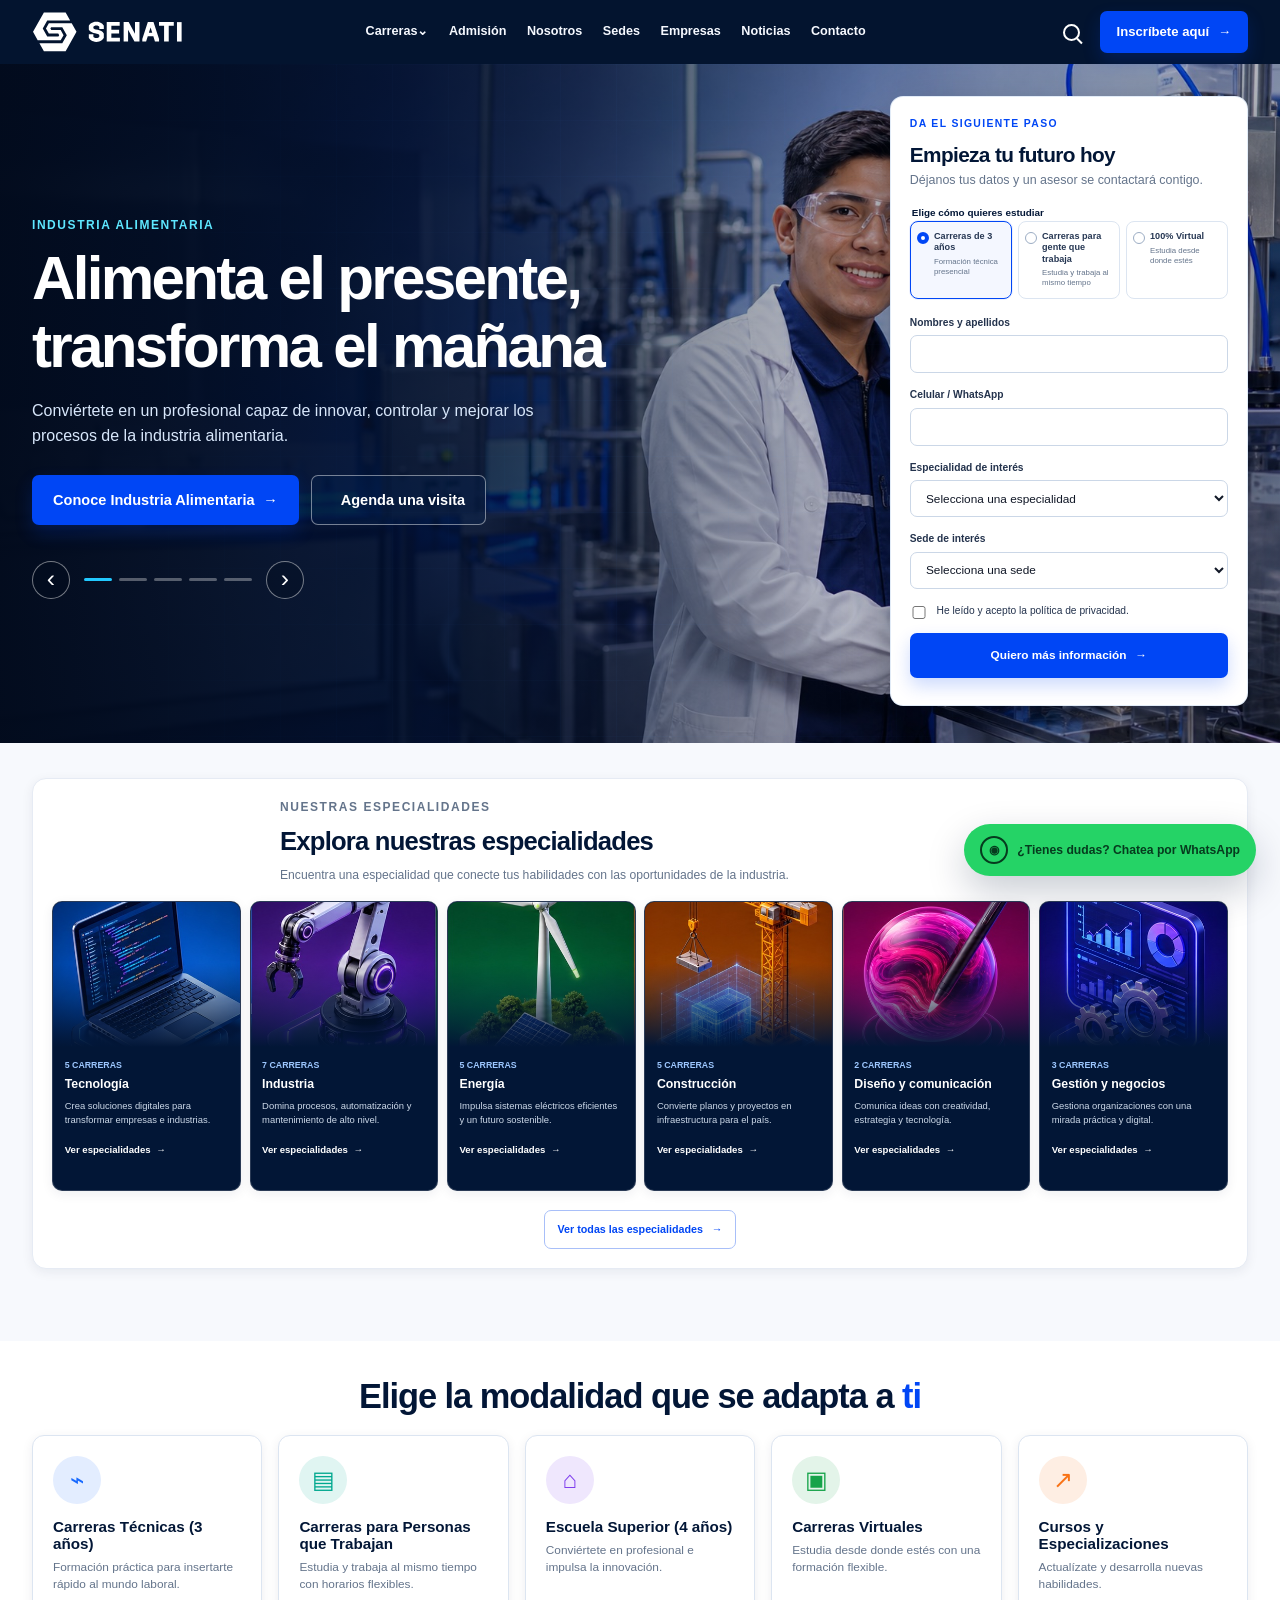
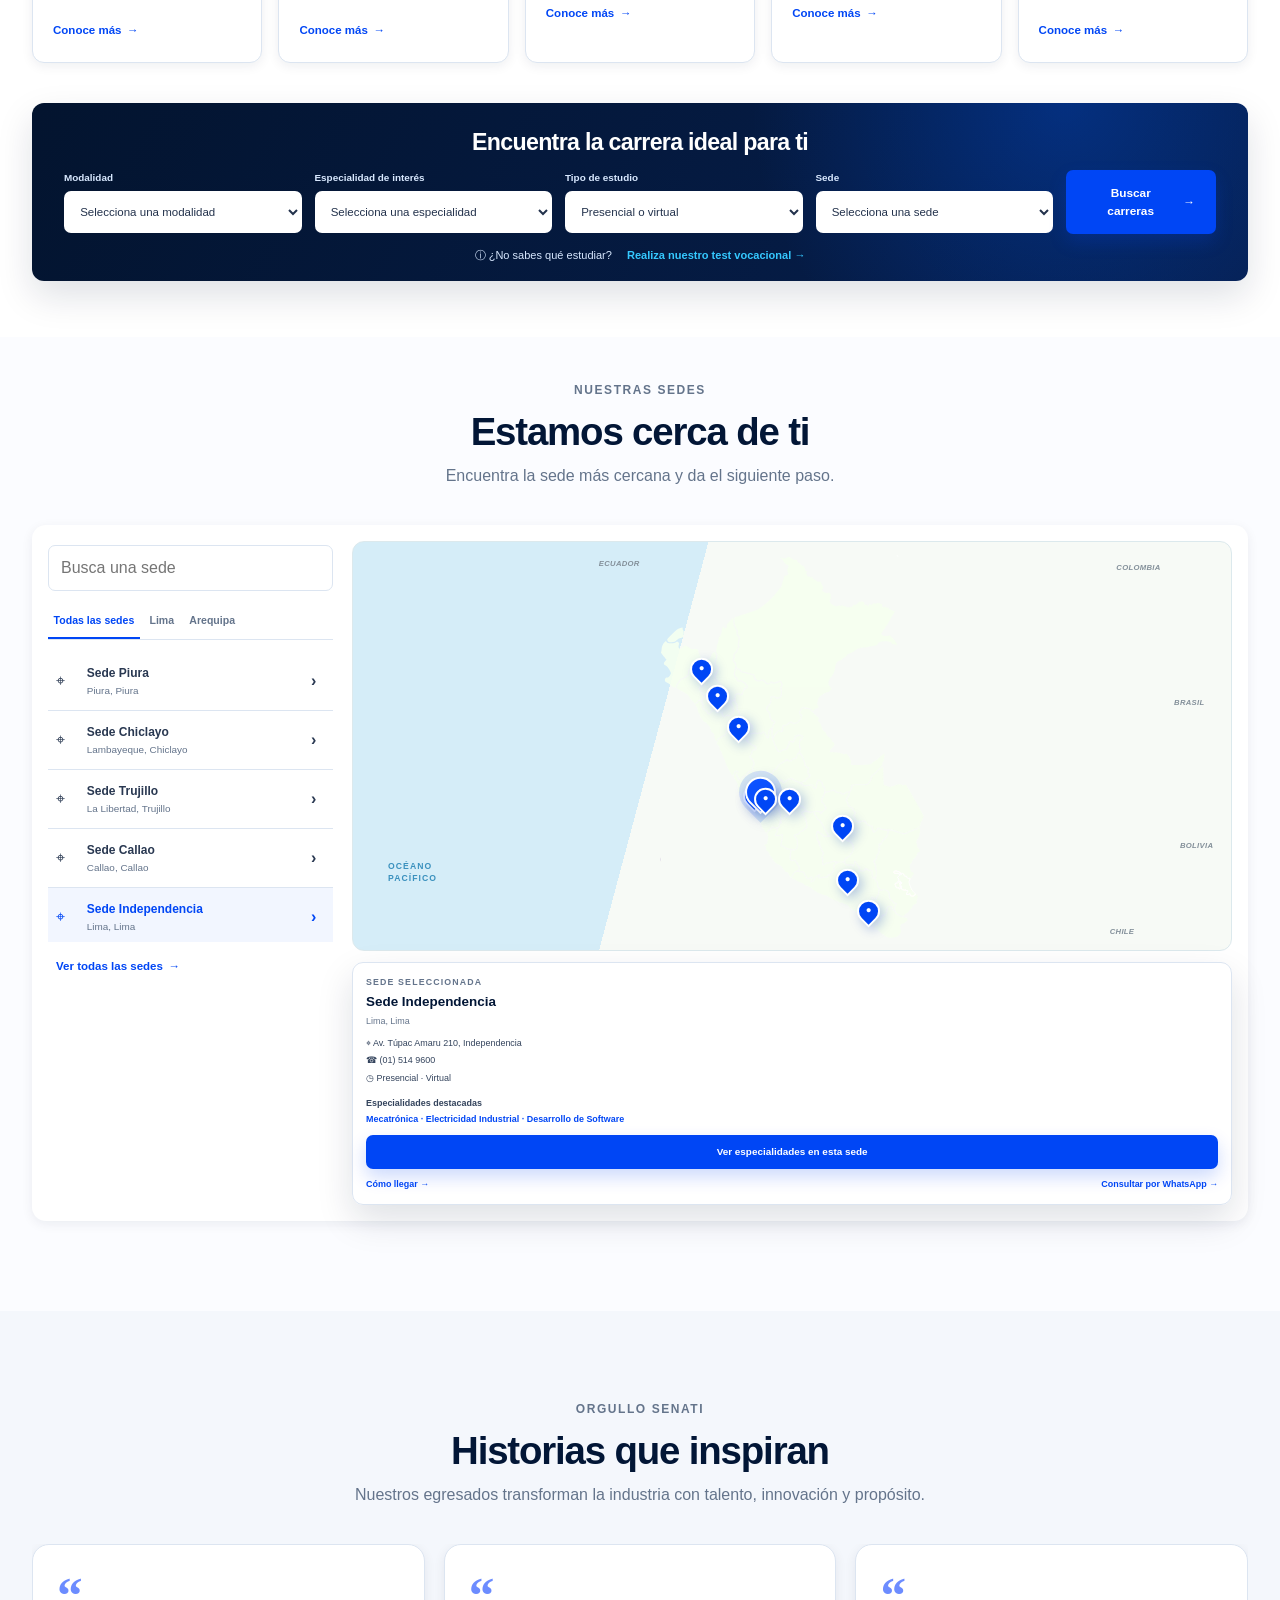
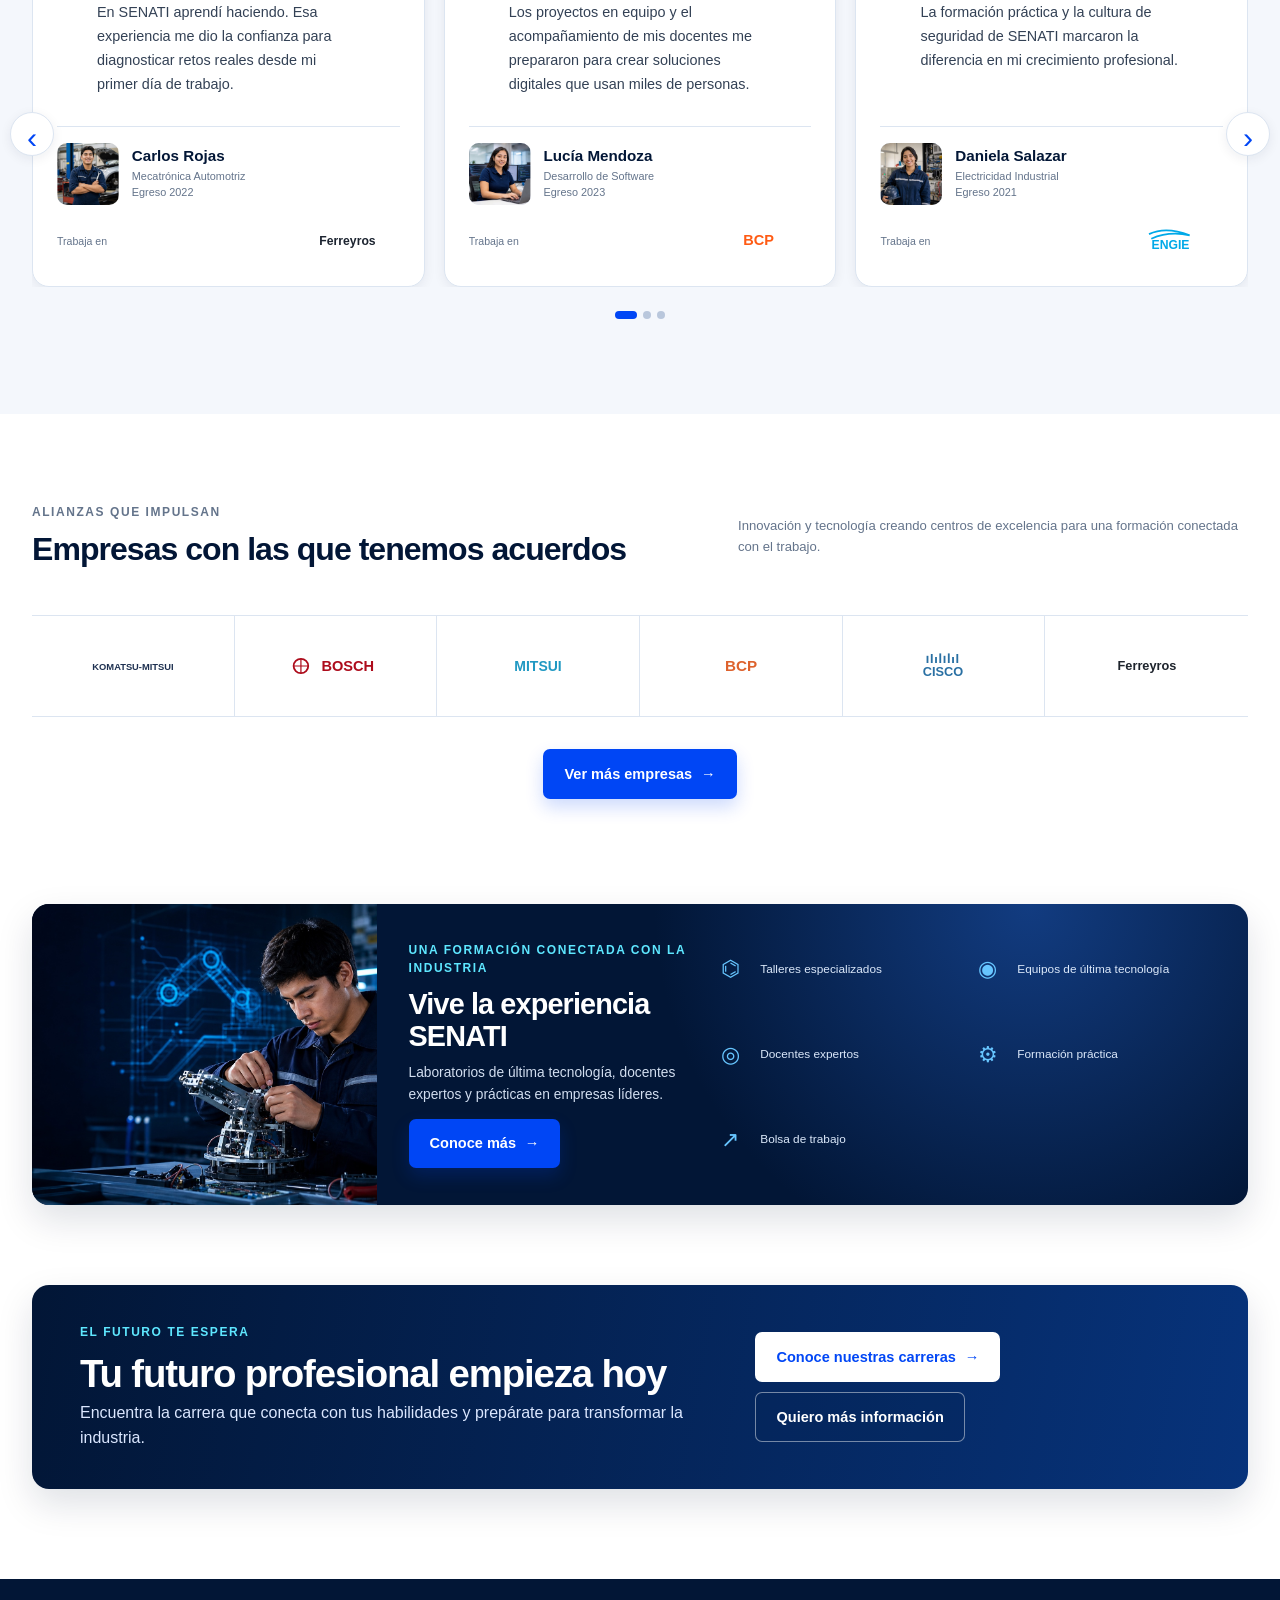
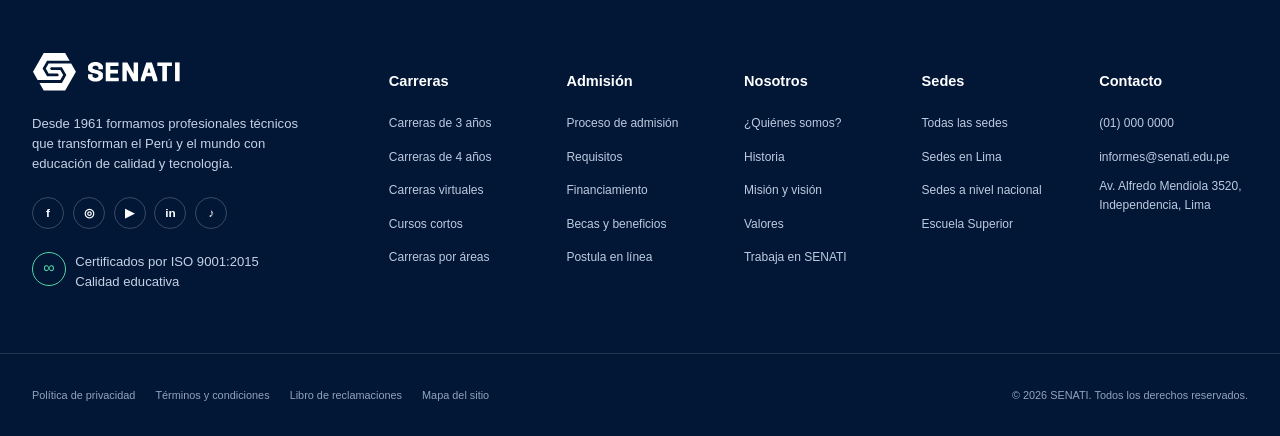
==== index.html @ 5abef68e "xx" ====
<!doctype html>
<html lang="es-PE">
<head>
  <meta charset="utf-8">
  <meta name="viewport" content="width=device-width, initial-scale=1">
  <meta name="description" content="SENATI: formación profesional tecnológica para transformar el Perú y el mundo.">
  <meta name="theme-color" content="#021636">
  <title>SENATI | Formación profesional tecnológica</title>
  <link rel="icon" href="assets/logo/favicon.svg" type="image/svg+xml">
  <link rel="stylesheet" href="css/styles.css">
  <link rel="stylesheet" href="css/responsive.css">
</head>
<body class="page page--home" data-page="home">
  <a class="skip-link" href="#contenido-principal">Saltar al contenido principal</a>

  <div class="utility-bar" aria-label="Accesos rápidos">
    <div class="container utility-bar__inner">
      <nav class="utility-nav" aria-label="Públicos y servicios">
        <a href="#postulantes">Postulantes</a>
        <a href="#empresas">Empresas</a>
        <a href="#colegios">Colegios y educadores</a>
        <a href="#alumnos">Alumnos</a>
        <a href="#egresados">Egresados</a>
        <a href="#bolsa-trabajo">Bolsa de trabajo</a>
        <a href="#tech-senati">Tech SENATI</a>
        <a href="#centro-idiomas">Centro de idiomas</a>
        <a href="#cursos">Cursos</a>
        <a href="#trabaja-senati">Trabaja en SENATI</a>
      </nav>
      <a class="utility-bar__phone" href="tel:+51000000000" aria-label="Central telefónica de demostración">(01) 000 0000</a>
    </div>
  </div>

  <header class="site-header" id="site-header">
    <div class="container site-header__inner">
      <a class="brand" href="index.html" aria-label="SENATI, ir al inicio">
        <img src="assets/logo/senati-logo-white.svg" alt="SENATI" width="142" height="38">
      </a>

      <nav class="primary-nav" aria-label="Navegación principal">
        <button class="primary-nav__link primary-nav__link--careers" type="button" aria-expanded="false" aria-controls="careers-megamenu" data-megamenu-trigger>
          Carreras <span aria-hidden="true">⌄</span>
        </button>
        <a class="primary-nav__link" href="#admision">Admisión</a>
        <a class="primary-nav__link" href="#nosotros">Nosotros</a>
        <a class="primary-nav__link" href="#sedes">Sedes</a>
        <a class="primary-nav__link" href="#empresas">Empresas</a>
        <a class="primary-nav__link" href="#noticias">Noticias</a>
        <a class="primary-nav__link" href="#contacto">Contacto</a>
      </nav>

      <div class="site-header__actions">
        <button class="icon-button search-toggle" type="button" aria-expanded="false" aria-controls="site-search" aria-label="Abrir buscador" data-search-toggle>
          <span class="icon icon--search" aria-hidden="true"></span>
        </button>
        <a class="button button--primary button--compact header-enroll" href="#formulario-informacion">Inscríbete aquí <span aria-hidden="true">→</span></a>
        <button class="icon-button menu-toggle" type="button" aria-expanded="false" aria-controls="mobile-drawer" aria-label="Abrir menú" data-menu-toggle>
          <span class="menu-toggle__lines" aria-hidden="true"></span>
        </button>
      </div>
    </div>

    <form class="site-search" id="site-search" role="search" hidden>
      <div class="container site-search__inner">
        <label class="sr-only" for="site-search-input">Buscar en SENATI</label>
        <input id="site-search-input" name="q" type="search" placeholder="¿Qué quieres buscar?" autocomplete="off">
        <button class="button button--primary" type="submit">Buscar</button>
        <button class="icon-button" type="button" aria-label="Cerrar buscador" data-search-close>×</button>
      </div>
    </form>

    <section class="mega-menu" id="careers-megamenu" aria-label="Carreras por familias" hidden data-megamenu>
      <div class="container mega-menu__layout">
        <div class="mega-menu__families">
          <section class="mega-menu__family mega-menu__family--technology">
            <h2><span class="category-mark" aria-hidden="true"></span>Tecnología</h2>
            <ul>
              <li><a href="carreras.html?area=Tecnologia">Desarrollo de Software</a></li>
              <li><a href="carreras.html?area=Tecnologia">Ciberseguridad</a></li>
              <li><a href="carreras.html?area=Tecnologia">Inteligencia Artificial</a></li>
              <li><a href="carreras.html?area=Tecnologia">Redes y Comunicaciones</a></li>
              <li><a href="carreras.html?area=Tecnologia">Soporte y Servicios TI</a></li>
            </ul>
          </section>
          <section class="mega-menu__family mega-menu__family--industry">
            <h2><span class="category-mark" aria-hidden="true"></span>Industria</h2>
            <ul>
              <li><a href="detalle-carrera.html?id=mecatronica-automotriz">Mecatrónica Automotriz</a></li>
              <li><a href="carreras.html?area=Industria">Automatización Industrial</a></li>
              <li><a href="carreras.html?area=Industria">Mantenimiento Industrial</a></li>
              <li><a href="carreras.html?area=Industria">Producción Industrial</a></li>
              <li><a href="carreras.html?area=Industria">Logística</a></li>
            </ul>
          </section>
          <section class="mega-menu__family mega-menu__family--energy">
            <h2><span class="category-mark" aria-hidden="true"></span>Energía</h2>
            <ul>
              <li><a href="carreras.html?area=Energia">Electricidad Industrial</a></li>
              <li><a href="carreras.html?area=Energia">Electrónica Industrial</a></li>
              <li><a href="carreras.html?area=Energia">Energías Renovables</a></li>
              <li><a href="carreras.html?area=Energia">Instalaciones Eléctricas</a></li>
              <li><a href="carreras.html?area=Energia">Climatización</a></li>
            </ul>
          </section>
          <section class="mega-menu__family mega-menu__family--construction">
            <h2><span class="category-mark" aria-hidden="true"></span>Construcción</h2>
            <ul>
              <li><a href="carreras.html?area=Construccion">Construcción Civil</a></li>
              <li><a href="carreras.html?area=Construccion">Arquitectura de Plataformas</a></li>
              <li><a href="carreras.html?area=Construccion">Topografía</a></li>
              <li><a href="carreras.html?area=Construccion">Seguridad en Construcción</a></li>
              <li><a href="carreras.html?area=Construccion">Costos y Presupuestos</a></li>
            </ul>
          </section>
          <section class="mega-menu__family mega-menu__family--design">
            <h2><span class="category-mark" aria-hidden="true"></span>Diseño y otros</h2>
            <ul>
              <li><a href="carreras.html?area=Diseno">Diseño Gráfico</a></li>
              <li><a href="carreras.html?area=Diseno">Diseño de Interiores</a></li>
              <li><a href="carreras.html?area=Gestion">Administración de Empresas</a></li>
              <li><a href="carreras.html?area=Gestion">Contabilidad</a></li>
              <li><a href="carreras.html?area=Gestion">Marketing</a></li>
            </ul>
          </section>
        </div>
        <aside class="mega-menu__aside" aria-label="Ayuda para elegir una carrera">
          <p class="eyebrow">¿No sabes qué carrera elegir?</p>
          <h2>Encuentra el camino que conecta con tu talento.</h2>
          <a class="button button--primary" href="carreras.html">Descubre tu carrera ideal</a>
          <a class="button button--secondary" href="#sedes">Ver sedes</a>
          <a class="text-link text-link--whatsapp" href="#whatsapp" data-whatsapp-link>Hablar por WhatsApp <span aria-hidden="true">→</span></a>
        </aside>
      </div>
    </section>

    <aside class="mobile-drawer" id="mobile-drawer" aria-label="Menú móvil" aria-hidden="true" data-mobile-drawer>
      <div class="mobile-drawer__head">
        <a class="brand" href="index.html" aria-label="SENATI, ir al inicio">
          <img src="assets/logo/senati-logo-white.svg" alt="SENATI" width="128" height="34">
        </a>
        <button class="icon-button" type="button" aria-label="Cerrar menú" data-menu-close>×</button>
      </div>
      <nav class="mobile-nav" aria-label="Navegación móvil">
        <div class="mobile-nav__accordion" data-accordion>
          <button type="button" aria-expanded="false" aria-controls="mobile-careers" data-accordion-trigger>Carreras <span aria-hidden="true">+</span></button>
          <div id="mobile-careers" class="mobile-nav__panel" hidden>
            <a href="carreras.html?area=Tecnologia">Tecnología</a>
            <a href="carreras.html?area=Industria">Industria</a>
            <a href="carreras.html?area=Energia">Energía</a>
            <a href="carreras.html?area=Construccion">Construcción</a>
            <a href="carreras.html?area=Diseno">Diseño y otros</a>
            <a href="carreras.html">Ver todas las carreras</a>
          </div>
        </div>
        <a href="#admision">Admisión</a>
        <a href="#nosotros">Nosotros</a>
        <a href="#sedes">Sedes</a>
        <a href="#empresas">Empresas</a>
        <a href="#noticias">Noticias</a>
        <a href="#contacto">Contacto</a>
      </nav>
      <a class="button button--primary button--full" href="#formulario-informacion">Inscríbete aquí</a>
    </aside>
    <button class="drawer-backdrop" type="button" aria-label="Cerrar menú" hidden data-drawer-backdrop></button>
  </header>

  <main id="contenido-principal">
    <section class="hero hero--carousel" aria-labelledby="hero-title" data-hero-carousel>
      <div class="hero__stage" data-hero-slides aria-live="off">
        <figure class="hero__slide is-active"><img src="assets/images/hero-industria-alimentaria.jpg" alt="Estudiante de Industria Alimentaria en un laboratorio tecnológico de SENATI" width="1536" height="864" fetchpriority="high"></figure>
      </div>
      <div class="hero__glow" aria-hidden="true"></div>
      <div class="container hero__layout">
        <div class="hero__content" aria-live="polite">
          <p class="eyebrow eyebrow--light" data-hero-eyebrow>Industria Alimentaria</p>
          <h1 id="hero-title" data-hero-title>Alimenta el presente, transforma el mañana</h1>
          <p class="hero__lead" data-hero-description>Conviértete en un profesional capaz de innovar, controlar y mejorar los procesos de la industria alimentaria.</p>
          <div class="hero__actions">
            <a class="button button--primary" href="detalle-carrera.html?id=industria-alimentaria" data-hero-cta>Conoce Industria Alimentaria <span aria-hidden="true">→</span></a>
            <a class="button button--ghost" href="#agenda-visita"><span class="icon icon--calendar" aria-hidden="true"></span>Agenda una visita</a>
          </div>
          <div class="hero-carousel__navigation" aria-label="Controles del carrusel principal">
            <button class="hero-carousel__arrow" type="button" aria-label="Slide anterior" data-hero-previous>‹</button>
            <div class="hero-carousel__dots" role="tablist" aria-label="Seleccionar carrera destacada" data-hero-dots></div>
            <button class="hero-carousel__arrow" type="button" aria-label="Slide siguiente" data-hero-next>›</button>
          </div>
        </div>

        <aside class="lead-card" id="formulario-informacion" aria-labelledby="lead-form-title">
          <div class="lead-card__header">
            <p class="eyebrow">Da el siguiente paso</p>
            <h2 id="lead-form-title">Empieza tu futuro hoy</h2>
            <p>Déjanos tus datos y un asesor se contactará contigo.</p>
          </div>
          <form class="form form--lead" id="lead-form" novalidate data-lead-form>
            <fieldset class="lead-paths">
              <legend>Elige cómo quieres estudiar</legend>
              <label class="lead-path">
                <input type="radio" name="program" value="Carrera de 3 años" required checked aria-describedby="lead-program-error">
                <span class="lead-path__radio" aria-hidden="true"></span>
                <span><strong>Carreras de 3 años</strong><small>Formación técnica presencial</small></span>
              </label>
              <label class="lead-path">
                <input type="radio" name="program" value="Carreras para gente que trabaja" required aria-describedby="lead-program-error">
                <span class="lead-path__radio" aria-hidden="true"></span>
                <span><strong>Carreras para gente que trabaja</strong><small>Estudia y trabaja al mismo tiempo</small></span>
              </label>
              <label class="lead-path">
                <input type="radio" name="program" value="Carrera virtual" required aria-describedby="lead-program-error">
                <span class="lead-path__radio" aria-hidden="true"></span>
                <span><strong>100% Virtual</strong><small>Estudia desde donde estés</small></span>
              </label>
              <span class="field-error" id="lead-program-error" aria-live="polite"></span>
            </fieldset>
            <div class="form-field">
              <label for="lead-name">Nombres y apellidos</label>
              <input id="lead-name" name="name" type="text" autocomplete="name" required aria-describedby="lead-name-error">
              <span class="field-error" id="lead-name-error" aria-live="polite"></span>
            </div>
            <div class="form-field">
              <label for="lead-phone">Celular / WhatsApp</label>
              <input id="lead-phone" name="phone" type="tel" autocomplete="tel" inputmode="numeric" pattern="[0-9]{7,12}" required aria-describedby="lead-phone-error">
              <span class="field-error" id="lead-phone-error" aria-live="polite"></span>
            </div>
            <div class="form-field">
              <label for="lead-area">Especialidad de interés</label>
              <select id="lead-area" name="area" required aria-describedby="lead-area-error" data-area-select>
                <option value="">Selecciona una especialidad</option>
              </select>
              <span class="field-error" id="lead-area-error" aria-live="polite"></span>
            </div>
            <div class="form-field">
              <label for="lead-campus">Sede de interés</label>
              <select id="lead-campus" name="campus" required aria-describedby="lead-campus-error" data-campus-select>
                <option value="">Selecciona una sede</option>
              </select>
              <span class="field-error" id="lead-campus-error" aria-live="polite"></span>
            </div>
            <div class="form-field form-field--checkbox">
              <input id="lead-privacy" name="privacy" type="checkbox" required aria-describedby="lead-privacy-error">
              <label for="lead-privacy">He leído y acepto la <a href="#politica-privacidad">política de privacidad</a>.</label>
              <span class="field-error" id="lead-privacy-error" aria-live="polite"></span>
            </div>
            <button class="button button--primary button--full" type="submit">Quiero más información <span aria-hidden="true">→</span></button>
            <p class="form-status" role="status" aria-live="polite" tabindex="-1"></p>
          </form>
        </aside>
      </div>
    </section>

    <div class="specialties-block">
      <div class="container">
        <section class="section areas-section specialties-block__panel" id="carreras" aria-labelledby="areas-title">
          <div class="container">
            <div class="section-heading section-heading--center">
              <p class="eyebrow">Nuestras especialidades</p>
              <h2 id="areas-title">Explora nuestras especialidades</h2>
              <p>Encuentra una especialidad que conecte tus habilidades con las oportunidades de la industria.</p>
            </div>
            <div class="horizontal-carousel" data-horizontal-carousel aria-label="Especialidades de estudio">
              <div class="horizontal-carousel__track areas-grid" id="areas-grid" data-areas-container aria-live="polite"></div>
            </div>
            <div class="section-actions"><a class="button button--secondary" href="carreras.html">Ver todas las especialidades <span aria-hidden="true">→</span></a></div>
          </div>
        </section>
      </div>
    </div>

    <section class="study-modes" aria-labelledby="modes-title">
      <div class="container">
        <div class="section-heading section-heading--center"><h2 id="modes-title">Elige la modalidad que se adapta a <span>ti</span></h2></div>
        <div class="study-modes__grid" data-study-modes></div>
      </div>
    </section>

    <section class="career-finder" aria-labelledby="finder-title">
      <div class="container career-finder__card">
        <div class="career-finder__heading"><p class="eyebrow eyebrow--light">Encuentra tu camino</p><h2 id="finder-title">Encuentra la carrera ideal para ti</h2></div>
        <form class="career-finder__form" data-career-finder>
          <div><label for="finder-program">Modalidad</label><select id="finder-program" name="programa" data-finder-program><option value="">Selecciona una modalidad</option></select></div>
          <div><label for="finder-area">Especialidad de interés</label><select id="finder-area" name="area" data-finder-area><option value="">Selecciona una especialidad</option></select></div>
          <div><label for="finder-modality">Tipo de estudio</label><select id="finder-modality" name="modalidad" data-finder-modality><option value="">Presencial o virtual</option><option value="Presencial">Presencial</option><option value="Virtual">Virtual</option><option value="Semipresencial">Semipresencial</option></select></div>
          <div><label for="finder-campus">Sede</label><select id="finder-campus" name="sede" data-finder-campus><option value="">Selecciona una sede</option></select></div>
          <button class="button button--primary" type="submit">Buscar carreras <span aria-hidden="true">→</span></button>
        </form>
        <p class="career-finder__help">ⓘ ¿No sabes qué estudiar? <a href="carreras.html">Realiza nuestro test vocacional →</a></p>
      </div>
    </section>

    <section class="section campuses" id="sedes" aria-labelledby="campuses-title">
      <div class="container">
        <div class="section-heading section-heading--center"><p class="eyebrow">Nuestras sedes</p><h2 id="campuses-title">Estamos cerca de ti</h2><p>Encuentra la sede más cercana y da el siguiente paso.</p></div>
        <div class="campuses__layout">
          <aside class="campuses__panel" aria-label="Buscar sede">
            <label class="sr-only" for="campus-search">Buscar sede</label><input id="campus-search" type="search" placeholder="Busca una sede" data-campus-search>
            <div class="campuses__tabs"><button type="button" class="is-active" data-campus-filter="">Todas las sedes</button><button type="button" data-campus-filter="Lima">Lima</button><button type="button" data-campus-filter="Arequipa">Arequipa</button></div>
            <div class="campuses__list" data-campus-list aria-live="polite"></div>
            <a class="text-link campuses__all" href="carreras.html">Ver todas las sedes <span aria-hidden="true">→</span></a>
          </aside>
          <div class="campuses__map-wrap">
            <div class="campuses__map" role="group" aria-label="Mapa interactivo con sedes SENATI" data-campus-map>
              <span class="campuses__ocean" aria-hidden="true">OCÉANO<br>PACÍFICO</span>
              <span class="campuses__country campuses__country--ecuador" aria-hidden="true">Ecuador</span>
              <span class="campuses__country campuses__country--colombia" aria-hidden="true">Colombia</span>
              <span class="campuses__country campuses__country--brasil" aria-hidden="true">Brasil</span>
              <span class="campuses__country campuses__country--bolivia" aria-hidden="true">Bolivia</span>
              <span class="campuses__country campuses__country--chile" aria-hidden="true">Chile</span>
              <div class="campuses__map-stage" data-campus-stage>
                <img class="campuses__peru" src="assets/images/peru-map.svg" alt="Mapa político del Perú con sus departamentos" width="630" height="912">
              </div>
            </div>
            <article class="campus-detail" data-campus-detail aria-live="polite"></article>
          </div>
        </div>
      </div>
    </section>

    <section class="section testimonials" id="testimonios" aria-labelledby="testimonials-title">
      <div class="container">
        <div class="section-heading section-heading--center">
          <p class="eyebrow">Orgullo SENATI</p>
          <h2 id="testimonials-title">Historias que inspiran</h2>
          <p>Nuestros egresados transforman la industria con talento, innovación y propósito.</p>
        </div>
        <div class="carousel" data-testimonials-carousel>
          <button class="carousel__button carousel__button--previous" type="button" aria-label="Testimonio anterior" data-carousel-previous>‹</button>
          <div class="carousel__viewport" tabindex="0">
            <div class="carousel__track testimonials-grid" id="testimonials-track" data-testimonials-container aria-live="polite"></div>
          </div>
          <button class="carousel__button carousel__button--next" type="button" aria-label="Testimonio siguiente" data-carousel-next>›</button>
          <div class="carousel__dots" role="tablist" aria-label="Seleccionar testimonio" data-carousel-dots></div>
        </div>
      </div>
    </section>

    <section class="section partner-companies" id="empresas" aria-labelledby="partners-title">
      <div class="container">
        <div class="section-heading section-heading--split">
          <div>
            <p class="eyebrow">Alianzas que impulsan</p>
            <h2 id="partners-title">Empresas con las que tenemos acuerdos</h2>
          </div>
          <p>Innovación y tecnología creando centros de excelencia para una formación conectada con el trabajo.</p>
        </div>
        <div class="logo-strip" id="company-logos" data-companies-container aria-label="Empresas aliadas"></div>
        <div class="section-actions"><a class="button button--primary" href="#empresas-aliadas">Ver más empresas <span aria-hidden="true">→</span></a></div>
      </div>
    </section>

    <section class="section experience" id="experiencia" aria-labelledby="experience-title">
      <div class="container experience__card">
        <figure class="experience__visual">
          <img src="assets/images/experiencia-taller.jpg" alt="Taller tecnológico y especializado de SENATI" width="660" height="480" loading="lazy">
        </figure>
        <div class="experience__content">
          <p class="eyebrow eyebrow--light">Una formación conectada con la industria</p>
          <h2 id="experience-title">Vive la experiencia SENATI</h2>
          <p>Laboratorios de última tecnología, docentes expertos y prácticas en empresas líderes.</p>
          <a class="button button--primary" href="#agenda-visita">Conoce más <span aria-hidden="true">→</span></a>
        </div>
        <ul class="experience__features" aria-label="Beneficios de estudiar en SENATI">
          <li><span aria-hidden="true">⌬</span>Talleres especializados</li>
          <li><span aria-hidden="true">◉</span>Equipos de última tecnología</li>
          <li><span aria-hidden="true">◎</span>Docentes expertos</li>
          <li><span aria-hidden="true">⚙</span>Formación práctica</li>
          <li><span aria-hidden="true">↗</span>Bolsa de trabajo</li>
        </ul>
      </div>
    </section>

    <section class="section visit-cta" id="agenda-visita" aria-labelledby="visit-title">
      <div class="container visit-cta__card">
        <div><p class="eyebrow eyebrow--light">El futuro te espera</p><h2 id="visit-title">Tu futuro profesional empieza hoy</h2><p>Encuentra la carrera que conecta con tus habilidades y prepárate para transformar la industria.</p></div>
        <div class="visit-cta__actions"><a class="button button--light" href="carreras.html">Conoce nuestras carreras <span aria-hidden="true">→</span></a><a class="button button--ghost" href="#formulario-informacion">Quiero más información</a></div>
      </div>
    </section>
  </main>

  <div class="sr-only" aria-label="Destinos informativos provisionales del prototipo">
    <span id="postulantes"></span><span id="colegios"></span><span id="alumnos"></span><span id="egresados"></span>
    <span id="bolsa-trabajo"></span><span id="tech-senati"></span><span id="centro-idiomas"></span><span id="cursos"></span>
    <span id="trabaja-senati"></span><span id="noticias"></span><span id="empresas-aliadas"></span><span id="proceso-admision"></span>
    <span id="requisitos"></span><span id="financiamiento"></span><span id="becas"></span><span id="postula"></span>
    <span id="quienes-somos"></span><span id="historia"></span><span id="mision-vision"></span><span id="valores"></span>
    <span id="todas-sedes"></span><span id="sedes-lima"></span><span id="sedes-nacional"></span><span id="escuela-superior"></span>
    <span id="privacidad"></span><span id="terminos"></span><span id="reclamaciones"></span><span id="mapa"></span>
    <span id="facebook"></span><span id="instagram"></span><span id="youtube"></span><span id="linkedin"></span><span id="tiktok"></span>
  </div>

  <footer class="site-footer" id="contacto">
    <div class="container site-footer__top">
      <section class="site-footer__brand" aria-labelledby="footer-about-title">
        <img src="assets/logo/senati-logo-white.svg" alt="SENATI" width="156" height="42">
        <h2 class="sr-only" id="footer-about-title">Acerca de SENATI</h2>
        <p>Desde 1961 formamos profesionales técnicos que transforman el Perú y el mundo con educación de calidad y tecnología.</p>
        <nav class="social-links" aria-label="Redes sociales">
          <a href="#facebook" aria-label="Facebook">f</a><a href="#instagram" aria-label="Instagram">◎</a><a href="#youtube" aria-label="YouTube">▶</a><a href="#linkedin" aria-label="LinkedIn">in</a><a href="#tiktok" aria-label="TikTok">♪</a>
        </nav>
        <p class="quality-badge"><span aria-hidden="true">∞</span> Certificados por ISO 9001:2015<br>Calidad educativa</p>
      </section>
      <nav class="site-footer__nav" aria-label="Enlaces del pie de página">
        <section class="footer-column" data-footer-accordion>
          <h2><button type="button" aria-expanded="true" aria-controls="footer-careers" data-footer-trigger>Carreras <span aria-hidden="true">⌄</span></button></h2>
          <ul id="footer-careers"><li><a href="carreras.html?programa=3">Carreras de 3 años</a></li><li><a href="carreras.html?programa=4">Carreras de 4 años</a></li><li><a href="carreras.html?modalidad=Virtual">Carreras virtuales</a></li><li><a href="#cursos">Cursos cortos</a></li><li><a href="carreras.html">Carreras por áreas</a></li></ul>
        </section>
        <section class="footer-column" id="admision" data-footer-accordion>
          <h2><button type="button" aria-expanded="true" aria-controls="footer-admission" data-footer-trigger>Admisión <span aria-hidden="true">⌄</span></button></h2>
          <ul id="footer-admission"><li><a href="#proceso-admision">Proceso de admisión</a></li><li><a href="#requisitos">Requisitos</a></li><li><a href="#financiamiento">Financiamiento</a></li><li><a href="#becas">Becas y beneficios</a></li><li><a href="#postula">Postula en línea</a></li></ul>
        </section>
        <section class="footer-column" id="nosotros" data-footer-accordion>
          <h2><button type="button" aria-expanded="true" aria-controls="footer-about" data-footer-trigger>Nosotros <span aria-hidden="true">⌄</span></button></h2>
          <ul id="footer-about"><li><a href="#quienes-somos">¿Quiénes somos?</a></li><li><a href="#historia">Historia</a></li><li><a href="#mision-vision">Misión y visión</a></li><li><a href="#valores">Valores</a></li><li><a href="#trabaja-senati">Trabaja en SENATI</a></li></ul>
        </section>
        <section class="footer-column" id="footer-sedes" data-footer-accordion>
          <h2><button type="button" aria-expanded="true" aria-controls="footer-campuses" data-footer-trigger>Sedes <span aria-hidden="true">⌄</span></button></h2>
          <ul id="footer-campuses"><li><a href="#todas-sedes">Todas las sedes</a></li><li><a href="#sedes-lima">Sedes en Lima</a></li><li><a href="#sedes-nacional">Sedes a nivel nacional</a></li><li><a href="#escuela-superior">Escuela Superior</a></li></ul>
        </section>
        <section class="footer-column" data-footer-accordion>
          <h2><button type="button" aria-expanded="true" aria-controls="footer-contact" data-footer-trigger>Contacto <span aria-hidden="true">⌄</span></button></h2>
          <ul id="footer-contact"><li><a href="tel:+51000000000">(01) 000 0000</a></li><li><a href="mailto:informes@senati.edu.pe">informes@senati.edu.pe</a></li><li><address>Av. Alfredo Mendiola 3520, Independencia, Lima</address></li></ul>
        </section>
      </nav>
    </div>
    <div class="site-footer__bottom">
      <div class="container site-footer__bottom-inner">
        <nav aria-label="Información legal"><a id="politica-privacidad" href="#privacidad">Política de privacidad</a><a href="#terminos">Términos y condiciones</a><a href="#reclamaciones">Libro de reclamaciones</a><a href="#mapa">Mapa del sitio</a></nav>
        <p>© 2026 SENATI. Todos los derechos reservados.</p>
      </div>
    </div>
  </footer>

  <a class="whatsapp-float" id="whatsapp" href="https://wa.me/00000000000" target="_blank" rel="noopener noreferrer" data-whatsapp-link aria-label="Chatear por WhatsApp">
    <span class="whatsapp-float__icon" aria-hidden="true">◉</span><span class="whatsapp-float__text">¿Tienes dudas? Chatea por WhatsApp</span>
  </a>
  <button class="back-to-top" type="button" aria-label="Volver arriba" hidden data-back-to-top>↑</button>

  <template id="area-card-template">
    <article class="area-card"><div class="area-card__art"><img alt="" width="420" height="300" loading="lazy"></div><div class="area-card__content"><p class="area-card__count"></p><h3></h3><p></p><a class="text-link" href="carreras.html">Ver carreras <span aria-hidden="true">→</span></a></div></article>
  </template>
  <template id="testimonial-card-template">
    <article class="testimonial-card"><span class="testimonial-card__quote" aria-hidden="true">“</span><blockquote></blockquote><div class="testimonial-card__person"><img alt="" width="96" height="96" loading="lazy"><div><h3></h3><p class="testimonial-card__career"></p><p class="testimonial-card__year"></p></div></div><div class="testimonial-card__company"><span>Trabaja en</span><img alt="" width="120" height="40" loading="lazy"></div></article>
  </template>

  <script src="js/data.js" defer></script>
  <script src="js/app.js" defer></script>
</body>
</html>
---- css/styles.css ----
/* SENATI prototype — shared desktop-first visual system */
:root {
  --senati-blue: #0046f5;
  --senati-blue-hover: #0038cf;
  --senati-cyan: #00d7ff;
  --senati-dark: #021636;
  --senati-navy: #061f4f;
  --senati-light: #f4f7fc;
  --surface: #fff;
  --surface-soft: #f8faff;
  --senati-text: #111827;
  --senati-muted: #64748b;
  --border: #dce5f1;
  --border-strong: #cbd7e7;
  --success: #15803d;
  --error: #ba1a1a;
  --whatsapp: #25d366;
  --tech: #1769ff;
  --industry: #7c3aed;
  --energy: #16a34a;
  --construction: #f97316;
  --design: #db2777;
  --business: #0f7490;
  --radius-sm: 7px;
  --radius-md: 11px;
  --radius-lg: 17px;
  --radius-xl: 25px;
  --shadow-sm: 0 3px 12px rgb(2 22 54 / .07);
  --shadow-md: 0 15px 36px rgb(2 22 54 / .13);
  --shadow-float: 0 15px 38px rgb(2 22 54 / .22);
  --container: 1280px;
  --gutter: clamp(1rem, 3vw, 2rem);
  --header-main: 72px;
}

*, *::before, *::after { box-sizing: border-box; }
html { scroll-behavior: smooth; }
html, body { max-width: 100%; overflow-x: clip; }
body {
  margin: 0;
  color: var(--senati-text);
  background: var(--surface);
  font: 400 16px/1.55 Inter, Arial, Helvetica, sans-serif;
  -webkit-font-smoothing: antialiased;
}
body.drawer-open { overflow: hidden; }
img, svg { display: block; max-width: 100%; }
button, input, select, textarea { color: inherit; font: inherit; }
button, a { -webkit-tap-highlight-color: transparent; }
a { color: inherit; text-decoration: none; }
button { border: 0; }
h1, h2, h3, p, figure, blockquote { margin-top: 0; }
h1, h2, h3 { color: var(--senati-dark); line-height: 1.12; }
h1 { font-size: clamp(2.5rem, 4.25vw, 4.35rem); letter-spacing: -.045em; }
h2 { font-size: clamp(1.8rem, 3vw, 2.65rem); letter-spacing: -.03em; }
h3 { font-size: 1.16rem; }

.container { width: min(calc(100% - var(--gutter) * 2), var(--container)); margin-inline: auto; }
.section { padding: clamp(4rem, 7vw, 6.5rem) 0; }
.section-heading { margin-bottom: 2.3rem; }
.section-heading h2 { margin-bottom: .65rem; }
.section-heading p { color: var(--senati-muted); }
.section-heading--center { max-width: 720px; margin-inline: auto; text-align: center; }
.section-heading--split { display: flex; align-items: end; justify-content: space-between; gap: 2rem; max-width: none; }
.section-heading--split > p { max-width: 510px; margin-bottom: .5rem; }
.eyebrow { margin-bottom: .65rem; color: var(--senati-blue); font-size: .75rem; font-weight: 800; letter-spacing: .13em; text-transform: uppercase; }
.eyebrow--light { color: #5ee7ff; }
.sr-only { position: absolute !important; width: 1px; height: 1px; padding: 0; margin: -1px; overflow: hidden; clip: rect(0,0,0,0); white-space: nowrap; border: 0; }
.skip-link { position: fixed; z-index: 9999; top: 8px; left: 8px; padding: .75rem 1rem; border-radius: var(--radius-sm); color: #fff; background: var(--senati-blue); transform: translateY(-160%); }
.skip-link:focus { transform: translateY(0); }

:focus-visible { outline: 3px solid #ffbf47; outline-offset: 3px; }
.button {
  min-height: 46px;
  display: inline-flex;
  align-items: center;
  justify-content: center;
  gap: .55rem;
  padding: .78rem 1.25rem;
  border: 1px solid transparent;
  border-radius: var(--radius-sm);
  font-size: .91rem;
  font-weight: 750;
  text-align: center;
  cursor: pointer;
  transition: transform .18s ease, background .18s ease, border-color .18s ease, box-shadow .18s ease;
}
.button:hover { transform: translateY(-2px); }
.button--primary { color: #fff; background: var(--senati-blue); box-shadow: 0 8px 18px rgb(0 70 245 / .2); }
.button--primary:hover { background: var(--senati-blue-hover); }
.button--secondary { color: var(--senati-blue); border-color: #a8bff9; background: #fff; }
.button--secondary:hover { border-color: var(--senati-blue); background: #f2f6ff; }
.button--ghost { color: #fff; border-color: rgb(255 255 255 / .45); background: rgb(4 38 86 / .28); }
.button--light { color: var(--senati-blue); background: #fff; }
.button--compact { min-height: 42px; padding: .62rem 1rem; font-size: .82rem; }
.button--full { width: 100%; }
.text-link { display: inline-flex; align-items: center; gap: .35rem; color: var(--senati-blue); font-size: .88rem; font-weight: 750; }
.text-link:hover { text-decoration: underline; }
.text-link--whatsapp { color: #13823b; }
.icon-button { width: 44px; height: 44px; display: inline-grid; place-items: center; border-radius: 50%; color: var(--senati-dark); background: transparent; cursor: pointer; }
.icon-button:hover { background: #eef3fa; }

/* Header and mega menu */
.utility-bar { min-height: 32px; color: #dce8ff; background: #020f2a; font-size: .69rem; }
.utility-bar__inner { min-height: 32px; display: flex; align-items: center; justify-content: space-between; gap: 1rem; }
.utility-nav { display: flex; align-items: center; gap: clamp(.65rem, 1.3vw, 1.2rem); }
.utility-nav a, .utility-bar__phone { white-space: nowrap; }
.utility-nav a:hover, .utility-bar__phone:hover { color: #fff; text-decoration: underline; }
.site-header { position: sticky; z-index: 100; top: 0; border-bottom: 1px solid var(--border); background: rgb(255 255 255 / .97); backdrop-filter: blur(12px); }
.site-header__inner { min-height: var(--header-main); display: flex; align-items: center; gap: clamp(1.2rem, 2vw, 2.7rem); }
.brand { flex: 0 0 auto; color: var(--senati-blue); }
.brand img { width: 134px; height: auto; }
.primary-nav { min-width: 0; flex: 1; display: flex; align-items: stretch; justify-content: center; gap: clamp(.5rem, 1.25vw, 1.2rem); }
.primary-nav__link { min-height: var(--header-main); position: relative; display: inline-flex; align-items: center; padding: 0 .14rem; color: #15213b; background: transparent; font-size: .79rem; font-weight: 700; white-space: nowrap; cursor: pointer; }
.primary-nav__link::after { content: ""; position: absolute; right: 0; bottom: -1px; left: 0; height: 3px; border-radius: 2px 2px 0 0; background: var(--senati-blue); transform: scaleX(0); transition: transform .2s ease; }
.primary-nav__link:hover::after, .primary-nav__link[aria-expanded="true"]::after { transform: scaleX(1); }
.site-header__actions { display: flex; align-items: center; gap: .4rem; }
.icon--search { width: 17px; height: 17px; border: 2px solid currentColor; border-radius: 50%; position: relative; }
.icon--search::after { content: ""; position: absolute; width: 7px; height: 2px; right: -5px; bottom: -3px; background: currentColor; transform: rotate(45deg); }
.menu-toggle { display: none; }
.menu-toggle__lines, .menu-toggle__lines::before, .menu-toggle__lines::after { width: 20px; height: 2px; display: block; border-radius: 3px; background: currentColor; content: ""; }
.menu-toggle__lines::before { transform: translateY(-6px); }
.menu-toggle__lines::after { transform: translateY(4px); }
.site-search { position: absolute; z-index: 5; width: 100%; border-top: 1px solid var(--border); background: #fff; box-shadow: var(--shadow-md); }
.site-search__inner { min-height: 82px; display: flex; align-items: center; gap: .7rem; }
.site-search input { min-width: 0; flex: 1; height: 48px; padding: 0 1rem; border: 1px solid var(--border-strong); border-radius: var(--radius-sm); }
.mega-menu { position: absolute; z-index: 10; width: 100%; left: 0; border-top: 1px solid var(--border); background: #fff; box-shadow: var(--shadow-md); }
.mega-menu__layout { display: grid; grid-template-columns: 1fr 270px; gap: 2rem; padding-block: 2rem; }
.mega-menu__families { display: grid; grid-template-columns: repeat(3, minmax(0, 1fr)); gap: 1.7rem 2.2rem; }
.mega-menu__family h2 { display: flex; align-items: center; gap: .5rem; margin-bottom: .65rem; font-size: .92rem; }
.mega-menu__family ul, .footer-column ul { margin: 0; padding: 0; list-style: none; }
.mega-menu__family li + li { margin-top: .3rem; }
.mega-menu__family a { color: #4b5a73; font-size: .79rem; }
.mega-menu__family a:hover { color: var(--senati-blue); }
.category-mark { width: 10px; height: 10px; border-radius: 3px; background: var(--tech); box-shadow: 0 0 0 4px rgb(23 105 255 / .12); }
.mega-menu__family--industry .category-mark { background: var(--industry); box-shadow: 0 0 0 4px rgb(124 58 237 / .12); }
.mega-menu__family--energy .category-mark { background: var(--energy); box-shadow: 0 0 0 4px rgb(22 163 74 / .12); }
.mega-menu__family--construction .category-mark { background: var(--construction); box-shadow: 0 0 0 4px rgb(249 115 22 / .12); }
.mega-menu__family--design .category-mark { background: var(--design); box-shadow: 0 0 0 4px rgb(219 39 119 / .12); }
.mega-menu__aside { align-self: stretch; display: flex; flex-direction: column; align-items: flex-start; justify-content: center; padding: 1.4rem; border: 1px solid #dbe5f4; border-radius: var(--radius-lg); background: linear-gradient(145deg, #f8fbff, #edf3ff); }
.mega-menu__aside h2 { margin-bottom: 1rem; font-size: 1.3rem; }
.mega-menu__aside .button { width: 100%; margin-bottom: .6rem; }
.mega-menu__aside .text-link { margin-top: .5rem; }
.mobile-drawer, .drawer-backdrop { display: none; }

/* Hero and lead form */
.hero { position: relative; color: #fff; background: radial-gradient(circle at 64% 30%, rgb(0 86 221 / .65), transparent 32%), radial-gradient(circle at 18% 110%, rgb(0 179 255 / .18), transparent 40%), linear-gradient(118deg, #021533 0%, #001c48 54%, #020d22 100%); overflow: hidden; }
.hero::before { content: ""; position: absolute; inset: 0; opacity: .15; background-image: linear-gradient(rgb(67 153 255 / .22) 1px, transparent 1px), linear-gradient(90deg, rgb(67 153 255 / .22) 1px, transparent 1px); background-size: 56px 56px; mask-image: linear-gradient(90deg, transparent, #000, transparent); }
.hero__layout { min-height: 612px; position: relative; display: grid; grid-template-columns: minmax(360px, 1.15fr) minmax(270px, .9fr) 362px; align-items: center; gap: 1.25rem; padding-block: 2.1rem 3.8rem; }
.hero__content { position: relative; z-index: 2; padding: 1rem 0 2.5rem; }
.hero__content h1 { max-width: 690px; margin-bottom: 1.2rem; color: #fff; }
.hero__content h1 span { display: block; color: #13d2ff; }
.hero__lead { max-width: 600px; color: #d8e7fb; font-size: 1.04rem; }
.hero__actions { display: flex; flex-wrap: wrap; gap: .75rem; margin-top: 1.65rem; }
.hero__visual { min-width: 0; align-self: stretch; position: relative; z-index: 1; margin: 0 -3.5rem 0 -7.5rem; overflow: hidden; }
.hero__visual::after { content: ""; position: absolute; inset: 0; background: linear-gradient(90deg, #021737 0%, transparent 33%, transparent 75%, #01132f 100%); pointer-events: none; }
.hero__visual img { width: 100%; height: 100%; object-fit: cover; object-position: 54% center; mix-blend-mode: screen; }
.hero__visual-label { position: absolute; z-index: 2; right: 1rem; bottom: 3.3rem; padding: .55rem .75rem; border: 1px solid rgb(255 255 255 / .25); border-radius: 999px; background: rgb(2 22 54 / .72); color: #bfeaff; font-size: .72rem; backdrop-filter: blur(8px); }
.lead-card { position: relative; z-index: 3; padding: 1.25rem; border: 1px solid rgb(222 233 247 / .9); border-radius: var(--radius-lg); color: var(--senati-text); background: #fff; box-shadow: var(--shadow-float); }
.lead-card__header h2 { margin-bottom: .3rem; font-size: 1.46rem; }
.lead-card__header > p:last-child { margin-bottom: .9rem; color: var(--senati-muted); font-size: .78rem; }
.form { display: grid; gap: .65rem; }
.form-field { display: grid; gap: .28rem; }
.form-field label { color: #24334d; font-size: .72rem; font-weight: 700; }
.form-field input, .form-field select, .form-field textarea { width: 100%; min-height: 41px; padding: .55rem .7rem; border: 1px solid var(--border-strong); border-radius: var(--radius-sm); background: #fff; font-size: .82rem; transition: border-color .18s ease, box-shadow .18s ease; }
.form-field input:focus, .form-field select:focus, .form-field textarea:focus { border-color: var(--senati-blue); box-shadow: 0 0 0 3px rgb(0 70 245 / .12); outline: 0; }
.form-field [aria-invalid="true"] { border-color: var(--error); }
.form-field--checkbox { grid-template-columns: 18px 1fr; align-items: start; column-gap: .55rem; }
.form-field--checkbox input { min-height: auto; margin: .2rem 0 0; }
.form-field--checkbox label { font-size: .67rem; font-weight: 500; }
.form-field--checkbox .field-error { grid-column: 1 / -1; }
.field-error { min-height: .1rem; color: var(--error); font-size: .68rem; line-height: 1.25; }
.form-status { margin: 0; border-radius: var(--radius-sm); color: var(--success); font-size: .75rem; font-weight: 700; }
.form-status:not(:empty) { padding: .65rem; background: #eaf9ef; }

/* Home sections */
.institutional-stats { position: relative; z-index: 5; margin-top: -30px; }
.stats-grid { display: grid; grid-template-columns: repeat(6, 1fr); border: 1px solid var(--border); border-radius: var(--radius-md); background: #fff; box-shadow: var(--shadow-md); overflow: hidden; }
.stat { min-height: 106px; position: relative; display: grid; grid-template-columns: 30px 1fr; align-content: center; padding: 1rem; }
.stat + .stat { border-left: 1px solid var(--border); }
.stat__icon { grid-row: 1 / 3; color: var(--senati-blue); font-size: 1.4rem; }
.stat__value { margin: 0; color: var(--senati-blue); font-size: 1.02rem; font-weight: 850; }
.stat__label { margin: 0; color: var(--senati-muted); font-size: .62rem; line-height: 1.25; }
.areas-section { padding-top: 5.5rem; background: #fff; }
.areas-grid { display: grid; grid-template-columns: repeat(6, minmax(0, 1fr)); gap: .9rem; }
.area-card { min-width: 0; position: relative; min-height: 328px; display: flex; flex-direction: column; border: 1px solid rgb(255 255 255 / .16); border-radius: var(--radius-md); color: #fff; background: var(--senati-dark); box-shadow: var(--shadow-sm); overflow: hidden; transition: transform .2s ease, box-shadow .2s ease; }
.area-card:hover { transform: translateY(-4px); box-shadow: var(--shadow-md); }
.area-card__art { height: 185px; position: relative; overflow: hidden; }
.area-card__art::before { content: ""; position: absolute; inset: 0; background: url("../assets/images/areas-strip.jpg") var(--area-position, 0%) center / 600% auto no-repeat; transition: background-size .35s ease; }
.area-card__art::after { content: ""; position: absolute; inset: 42% 0 0; background: linear-gradient(transparent, var(--senati-dark)); }
.area-card__art img { width: 100%; height: 100%; object-fit: cover; opacity: 0; }
.area-card:hover .area-card__art::before { background-size: 620% auto; }
.area-card--tecnologia { --area-position: 0%; }
.area-card--industria { --area-position: 20%; }
.area-card--energia { --area-position: 40%; }
.area-card--construccion { --area-position: 60%; }
.area-card--diseno-comunicacion { --area-position: 80%; }
.area-card--gestion-negocios { --area-position: 100%; }
.area-card__content { flex: 1; position: relative; padding: 1rem; }
.area-card__count { margin-bottom: .35rem; color: #9dc7ff; font-size: .67rem; font-weight: 700; text-transform: uppercase; }
.area-card h3 { margin-bottom: .45rem; color: #fff; font-size: .98rem; }
.area-card__content > p:not(.area-card__count) { color: #cdd9e9; font-size: .69rem; line-height: 1.45; }
.area-card .text-link { color: #fff; font-size: .73rem; }
.section-actions { margin-top: 2rem; text-align: center; }
.experience { padding-block: 1rem 5rem; }
.experience__card { min-height: 255px; display: grid; grid-template-columns: .85fr .85fr 1.3fr; align-items: center; border-radius: var(--radius-lg); color: #fff; background: radial-gradient(circle at 82% 0, #123c81, transparent 36%), var(--senati-dark); box-shadow: var(--shadow-md); overflow: hidden; }
.experience__visual { align-self: stretch; margin: 0; }
.experience__visual img { width: 100%; height: 100%; object-fit: cover; }
.experience__content { padding: 2rem; }
.experience__content h2 { margin-bottom: .6rem; color: #fff; font-size: 1.8rem; }
.experience__content > p:not(.eyebrow) { color: #d2def0; font-size: .86rem; }
.experience__features { display: grid; grid-template-columns: repeat(2, minmax(0, 1fr)); gap: 1.2rem; margin: 0; padding: 2rem 2rem 2rem 0; list-style: none; }
.experience__features li { min-height: 66px; display: grid; grid-template-columns: 32px 1fr; align-items: center; gap: .45rem; color: #dbe8fa; font-size: .74rem; }
.experience__features span { color: #67c6ff; font-size: 1.35rem; }
.testimonials { background: var(--senati-light); }
.carousel { position: relative; }
.carousel__viewport { overflow: hidden; }
.testimonials-grid { display: grid; grid-template-columns: repeat(3, minmax(0, 1fr)); gap: 1.2rem; }
.testimonial-card { min-width: 0; position: relative; padding: 1.5rem; border: 1px solid var(--border); border-radius: var(--radius-lg); background: #fff; box-shadow: var(--shadow-sm); }
.testimonial-card__quote { display: block; height: 32px; color: #6c8cff; font: 700 3.2rem/1 Georgia, serif; }
.testimonial-card blockquote { min-height: 105px; margin-bottom: 1.25rem; color: #334155; font-size: .9rem; line-height: 1.65; }
.testimonial-card__person { display: grid; grid-template-columns: 62px 1fr; align-items: center; gap: .8rem; padding-top: 1rem; border-top: 1px solid var(--border); }
.testimonial-card__person img { width: 62px; height: 62px; border-radius: 10px; object-fit: cover; background: #dbe8ff; }
.testimonial-card:nth-child(1) .testimonial-card__person img { object-position: 50% center; }
.testimonial-card:nth-child(2) .testimonial-card__person img { object-position: 0% center; }
.testimonial-card:nth-child(3) .testimonial-card__person img { object-position: 100% center; }
.testimonial-card__person h3 { margin: 0 0 .2rem; font-size: .95rem; }
.testimonial-card__career, .testimonial-card__year { margin: 0; color: var(--senati-muted); font-size: .68rem; }
.testimonial-card__company { min-height: 42px; display: flex; align-items: center; justify-content: space-between; gap: .6rem; margin-top: .9rem; color: var(--senati-muted); font-size: .66rem; }
.testimonial-card__company img { max-width: 105px; max-height: 32px; object-fit: contain; }
.carousel__button { width: 44px; height: 44px; position: absolute; z-index: 2; top: 50%; display: grid; place-items: center; border: 1px solid var(--border); border-radius: 50%; color: var(--senati-blue); background: #fff; box-shadow: var(--shadow-sm); font-size: 1.9rem; cursor: pointer; transform: translateY(-50%); }
.carousel__button--previous { left: -22px; }
.carousel__button--next { right: -22px; }
.carousel__dots { min-height: 18px; display: flex; align-items: center; justify-content: center; gap: .4rem; margin-top: 1.2rem; }
.carousel__dot { width: 8px; height: 8px; border-radius: 50%; background: #b9c7dc; cursor: pointer; }
.carousel__dot[aria-selected="true"] { width: 22px; border-radius: 99px; background: var(--senati-blue); }
.carousel__dots button { width: 8px; height: 8px; padding: 0; border-radius: 50%; background: #b9c7dc; cursor: pointer; }
.carousel__dots button[aria-current="true"] { width: 22px; border-radius: 99px; background: var(--senati-blue); }
.partner-companies { background: #fff; }
.logo-strip { display: grid; grid-template-columns: repeat(6, 1fr); align-items: center; border-block: 1px solid var(--border); }
.logo-strip__item { min-height: 100px; display: grid; place-items: center; padding: 1rem; border-right: 1px solid var(--border); }
.logo-strip__item:last-child { border-right: 0; }
.logo-strip img { max-width: 110px; max-height: 42px; object-fit: contain; filter: saturate(.75); }
.visit-cta { padding-top: 0; }
.visit-cta__card { display: flex; align-items: center; justify-content: space-between; gap: 2rem; padding: 2.4rem 3rem; border-radius: var(--radius-lg); color: #fff; background: linear-gradient(120deg, var(--senati-blue), #0030a9); box-shadow: var(--shadow-md); }
.visit-cta__card h2 { margin-bottom: .4rem; color: #fff; }
.visit-cta__card p:last-child { margin-bottom: 0; color: #dbe7ff; }

/* Shared footer and floating actions */
.site-footer { color: #dce6f5; background: var(--senati-dark); }
.site-footer__top { display: grid; grid-template-columns: 280px 1fr; gap: clamp(2.5rem, 6vw, 6rem); padding-block: 4.5rem 3rem; }
.site-footer__brand > img { width: 148px; margin-bottom: 1.3rem; }
.site-footer__brand > p { color: #c5d2e5; font-size: .82rem; }
.social-links { display: flex; gap: .55rem; margin: 1.4rem 0; }
.social-links a { width: 32px; height: 32px; display: grid; place-items: center; border: 1px solid rgb(255 255 255 / .22); border-radius: 50%; color: #fff; font-size: .74rem; font-weight: 800; }
.quality-badge { padding-left: 2.7rem; position: relative; }
.quality-badge span { position: absolute; left: 0; top: 0; width: 34px; height: 34px; display: grid; place-items: center; border: 1px solid #50d5a5; border-radius: 50%; color: #50d5a5; font-size: 1rem; }
.site-footer__nav { display: grid; grid-template-columns: repeat(5, minmax(0, 1fr)); gap: 1.8rem; }
.footer-column h2 { margin-bottom: 1rem; }
.footer-column h2 button { padding: 0; color: #fff; background: transparent; font-size: .91rem; font-weight: 750; text-align: left; }
.footer-column h2 span { display: none; }
.footer-column li + li { margin-top: .55rem; }
.footer-column a, .footer-column address { color: #bdcbe0; font-size: .75rem; font-style: normal; }
.footer-column a:hover { color: #fff; text-decoration: underline; }
.site-footer__bottom { border-top: 1px solid rgb(255 255 255 / .13); }
.site-footer__bottom-inner { min-height: 82px; display: flex; align-items: center; justify-content: space-between; gap: 2rem; color: #91a4bf; font-size: .68rem; }
.site-footer__bottom nav { display: flex; flex-wrap: wrap; gap: 1.25rem; }
.site-footer__bottom p { margin: 0; }
.whatsapp-float { min-height: 52px; position: fixed; z-index: 120; right: 24px; bottom: max(24px, env(safe-area-inset-bottom)); display: inline-flex; align-items: center; gap: .6rem; padding: .7rem 1rem; border-radius: 999px; color: #063b1e; background: var(--whatsapp); box-shadow: var(--shadow-float); font-size: .76rem; font-weight: 800; }
.whatsapp-float__icon { width: 28px; height: 28px; display: grid; place-items: center; border: 2px solid currentColor; border-radius: 50%; }
.back-to-top { width: 44px; height: 44px; position: fixed; z-index: 119; right: 29px; bottom: 90px; border-radius: 50%; color: #fff; background: var(--senati-blue); box-shadow: var(--shadow-md); cursor: pointer; }

/* Breadcrumb, career result cards and controls */
.page-main { min-height: 55vh; padding-block: 2.3rem 5rem; }
.breadcrumb { display: flex; align-items: center; flex-wrap: wrap; gap: .5rem; margin-bottom: 1.4rem; color: var(--senati-muted); font-size: .72rem; }
.breadcrumb a:hover { color: var(--senati-blue); }
.breadcrumb ol { display: flex; align-items: center; flex-wrap: wrap; gap: .45rem; margin: 0; padding: 0; list-style: none; }
.breadcrumb li + li::before { content: "/"; margin-right: .45rem; color: #a0aec0; }
.page-heading { display: flex; align-items: end; justify-content: space-between; gap: 2rem; margin-bottom: 2rem; }
.page-heading h1 { margin-bottom: .35rem; font-size: clamp(2.1rem, 4vw, 3.4rem); }
.page-heading h1 span { color: var(--senati-blue); }
.page-heading p { margin: 0; color: var(--senati-muted); }
.results-layout { display: grid; grid-template-columns: 255px minmax(0, 1fr); gap: 2rem; align-items: start; }
.filters { position: sticky; top: calc(var(--header-main) + 20px); padding: 1.2rem; border: 1px solid var(--border); border-radius: var(--radius-md); background: #fff; box-shadow: var(--shadow-sm); }
.filters__header { display: flex; align-items: center; justify-content: space-between; gap: .8rem; margin-bottom: .6rem; }
.filters__header h2 { margin: 0; font-size: 1.05rem; }
.filters__clear { padding: .3rem; color: var(--senati-blue); background: transparent; font-size: .72rem; font-weight: 700; cursor: pointer; }
.filter-group { padding: 1rem 0; border-top: 1px solid var(--border); }
.filter-group h3, .filter-group legend { margin-bottom: .7rem; color: #263650; font-size: .78rem; font-weight: 800; }
.filter-options { display: grid; gap: .5rem; }
.filter-option { display: flex; align-items: flex-start; gap: .5rem; color: #4b5b73; font-size: .75rem; cursor: pointer; }
.filter-option input { margin-top: .14rem; accent-color: var(--senati-blue); }
.filters-toggle, .filters__close, .filters__apply { display: none; }
.results-content { min-width: 0; }
.results-toolbar { min-height: 48px; display: flex; align-items: center; justify-content: space-between; gap: 1rem; margin-bottom: 1rem; }
.results-count { margin: 0; color: var(--senati-muted); font-size: .82rem; }
.results-count strong { color: var(--senati-dark); }
.sort-control { display: flex; align-items: center; gap: .55rem; color: var(--senati-muted); font-size: .72rem; }
.sort-control select { height: 40px; padding: 0 2rem 0 .7rem; border: 1px solid var(--border-strong); border-radius: var(--radius-sm); background: #fff; font-size: .75rem; }
.career-grid { display: grid; grid-template-columns: repeat(3, minmax(0, 1fr)); gap: 1.15rem; }
.career-card { min-width: 0; display: flex; flex-direction: column; border: 1px solid var(--border); border-radius: var(--radius-md); background: #fff; box-shadow: var(--shadow-sm); overflow: hidden; transition: transform .2s ease, box-shadow .2s ease; }
.career-card:hover { transform: translateY(-3px); box-shadow: var(--shadow-md); }
.career-card__image { aspect-ratio: 16 / 9; position: relative; overflow: hidden; background: linear-gradient(145deg, #061f4f, #092c7d); }
.career-card__image img { width: 100%; height: 100%; object-fit: cover; transition: transform .35s ease; }
.career-card__image-link { display: block; aspect-ratio: 16 / 9; overflow: hidden; background: linear-gradient(145deg, #061f4f, #092c7d); }
.career-card__image-link .career-card__image { width: 100%; height: 100%; object-fit: cover; }
.career-card:has(img[src*="areas-strip"]) .career-card__image::before { content: ""; position: absolute; inset: 0; z-index: 1; background: url("../assets/images/areas-strip.jpg") var(--career-art-position, 0%) center / 600% auto no-repeat; transition: background-size .35s ease; }
.career-card img[src*="areas-strip"] { opacity: 0; }
.career-card[data-area="tecnologia"] { --career-art-position: 0%; }
.career-card[data-area="industria"] { --career-art-position: 20%; }
.career-card[data-area="energia"] { --career-art-position: 40%; }
.career-card[data-area="construccion"] { --career-art-position: 60%; }
.career-card[data-area="diseno-y-comunicacion"] { --career-art-position: 80%; }
.career-card[data-area="gestion-y-negocios"] { --career-art-position: 100%; }
.career-card:hover .career-card__image::before { background-size: 620% auto; }
.career-card:hover .career-card__image img { transform: scale(1.03); }
.career-card__body { flex: 1; display: flex; flex-direction: column; padding: 1rem; }
.career-card__tag { align-self: flex-start; margin-bottom: .55rem; padding: .25rem .5rem; border-radius: 999px; color: var(--senati-blue); background: #edf3ff; font-size: .62rem; font-weight: 800; text-transform: uppercase; }
.category-badge { align-self: flex-start; display: inline-flex; margin-bottom: .55rem; padding: .27rem .55rem; border-radius: 999px; color: var(--senati-blue); background: #edf3ff; font-size: .62rem; font-weight: 800; letter-spacing: .03em; text-transform: uppercase; }
.category-badge--industry { color: #6730ce; background: #f0e9ff; }
.career-card h2, .career-card h3 { margin-bottom: .45rem; font-size: 1.08rem; }
.career-card__meta, .career-card__locations, .career-card__demand { margin: 0 0 .38rem; color: var(--senati-muted); font-size: .71rem; }
.career-card__program { margin: 0 0 .45rem; color: var(--senati-muted); font-size: .72rem; }
.career-card__metadata { display: grid; gap: .28rem; margin: 0 0 .45rem; padding: 0; color: var(--senati-muted); font-size: .7rem; list-style: none; }
.career-card__demand { color: #14743a; font-weight: 700; }
.career-card .text-link { margin-top: auto; padding-top: .75rem; }
.empty-state { padding: 4rem 1.5rem; border: 1px dashed var(--border-strong); border-radius: var(--radius-md); text-align: center; background: var(--surface-soft); }
.pagination { display: flex; justify-content: center; gap: .4rem; margin-top: 2rem; }
.pagination button, .pagination a { width: 40px; height: 40px; display: grid; place-items: center; border: 1px solid var(--border); border-radius: var(--radius-sm); color: var(--senati-blue); background: #fff; font-size: .76rem; font-weight: 750; cursor: pointer; }
.pagination [aria-current="page"] { color: #fff; border-color: var(--senati-blue); background: var(--senati-blue); }

/* Career detail */
.detail-hero { padding-block: 2rem 3.5rem; background: linear-gradient(180deg, #f7faff, #fff); }
.detail-layout { display: grid; grid-template-columns: minmax(0, 1fr) 360px; gap: 2rem; align-items: start; }
.detail-main { min-width: 0; }
.career-label { display: inline-flex; margin-bottom: .65rem; padding: .3rem .55rem; border-radius: 999px; color: #6330cb; background: #f0e9ff; font-size: .65rem; font-weight: 800; text-transform: uppercase; }
.detail-title { margin-bottom: .35rem; font-size: clamp(2.2rem, 4vw, 3.8rem); }
.detail-subtitle { margin-bottom: 1.3rem; color: var(--senati-blue); font-weight: 800; }
.career-facts { display: grid; grid-template-columns: repeat(4, minmax(0, 1fr)); gap: .65rem; margin-bottom: 1.4rem; }
.career-fact { min-height: 74px; padding: .75rem; border: 1px solid var(--border); border-radius: var(--radius-sm); background: #fff; }
.career-fact span { display: block; margin-bottom: .25rem; color: var(--senati-blue); font-size: 1rem; }
.career-fact strong { display: block; font-size: .72rem; }
.career-fact small { display: block; color: var(--senati-muted); font-size: .63rem; }
.detail-media { display: grid; grid-template-columns: 1fr; gap: .75rem; }
.detail-media__main { aspect-ratio: 16 / 9; border-radius: var(--radius-md); background: #061f4f; box-shadow: var(--shadow-sm); overflow: hidden; }
.detail-media__main img { width: 100%; height: 100%; object-fit: cover; }
.detail-thumbnails { display: grid; grid-template-columns: repeat(4, 1fr); gap: .55rem; }
.detail-thumbnail { aspect-ratio: 16 / 9; padding: 0; border: 2px solid transparent; border-radius: var(--radius-sm); background: #061f4f; overflow: hidden; cursor: pointer; }
.detail-thumbnail[aria-current="true"] { border-color: var(--senati-blue); }
.detail-thumbnail img { width: 100%; height: 100%; object-fit: cover; }
.detail-actions { display: grid; grid-template-columns: 1fr 1fr; gap: .7rem; margin-top: 1.2rem; }
.button--whatsapp { color: #063b1e; background: var(--whatsapp); }
.detail-sidebar { position: sticky; top: calc(var(--header-main) + 20px); }
.detail-sidebar .lead-card { box-shadow: var(--shadow-md); }
.detail-form-toggle { display: none; }
.detail-content { padding-block: 0 5rem; }
.detail-tabs { position: sticky; z-index: 20; top: var(--header-main); display: flex; gap: .1rem; margin-bottom: 2rem; border-bottom: 1px solid var(--border); background: rgb(255 255 255 / .97); }
.detail-tabs button { min-height: 54px; position: relative; padding: .7rem 1rem; color: var(--senati-muted); background: transparent; font-size: .76rem; font-weight: 750; cursor: pointer; }
.detail-tabs button[aria-selected="true"] { color: var(--senati-blue); }
.detail-tabs button[aria-selected="true"]::after { content: ""; position: absolute; right: .8rem; bottom: -1px; left: .8rem; height: 3px; background: var(--senati-blue); }
.detail-panel { max-width: 900px; }
.detail-panel h2 { font-size: 1.75rem; }
.detail-panel p, .detail-panel li { color: #46566e; }
.detail-panel ul { padding-left: 1.1rem; }
.curriculum-tabs { display: flex; flex-wrap: wrap; gap: .45rem; margin: 1.2rem 0; }
.curriculum-tabs button { min-height: 40px; padding: .55rem .8rem; border: 1px solid var(--border); border-radius: var(--radius-sm); color: var(--senati-blue); background: #fff; font-size: .72rem; font-weight: 750; cursor: pointer; }
.curriculum-tabs button[aria-selected="true"] { color: #fff; border-color: var(--senati-blue); background: var(--senati-blue); }
.curriculum-courses { display: grid; grid-template-columns: repeat(2, 1fr); gap: .7rem; padding: 1rem; border: 1px solid var(--border); border-radius: var(--radius-md); background: var(--surface-soft); }
.page--home { --senati-header: #03142f; --senati-deep-blue: #020b1d; --senati-primary: #064bff; }
.page--home .utility-bar { display: none; }
.page--home .site-header { position: relative; border: 0; background: var(--senati-header); backdrop-filter: none; }
.page--home .brand img { width: 150px; max-height: 42px; object-fit: contain; }
.page--home .primary-nav__link { min-height: 64px; color: #f6f9ff; }
.page--home .primary-nav__link:hover, .page--home .primary-nav__link:focus-visible { color: #fff; }
.page--home .site-header .icon-button { color: #fff; }
.page--home .site-header .icon-button:hover { background: rgb(255 255 255 / .09); }
.page--home .site-header__inner { min-height: 64px; }

/* Updated home: carousel, modalities, finder and campuses */
.hero--carousel { min-height: 620px; isolation: isolate; background: linear-gradient(120deg, #020b1d 0%, #031634 55%, #072a6c 100%); }
.hero--carousel::before { z-index: 1; opacity: .12; }
.hero__stage { position: absolute; z-index: -1; inset: 0; overflow: hidden; }
.hero__slide { position: absolute; inset: 0; margin: 0; opacity: 0; transition: opacity .6s ease; }
.hero__slide.is-active { opacity: 1; }
.hero__slide::after { content: ""; position: absolute; inset: 0; background: linear-gradient(90deg, rgb(2 11 29 / .97) 0%, rgb(2 16 43 / .84) 33%, rgb(2 14 35 / .33) 59%, rgb(2 11 29 / .5) 100%); }
.hero__slide img { width: 100%; height: 100%; object-fit: cover; object-position: center; }
.page--home .hero__layout { min-height: 556px; grid-template-columns: minmax(0, 1fr) 354px; align-items: center; gap: 3.2rem; padding-block: 2rem 2.3rem; }
.page--home .hero__content { max-width: 650px; padding: 2rem 0 1.2rem; }
.page--home .hero__content h1 { max-width: 620px; font-size: clamp(2.8rem, 4.7vw, 4.7rem); }
.page--home .hero__lead { max-width: 570px; font-size: 1rem; }
.hero-carousel__navigation { display: flex; align-items: center; gap: .85rem; margin-top: 2.25rem; }
.hero-carousel__arrow { width: 38px; height: 38px; display: grid; place-items: center; border: 1px solid rgb(255 255 255 / .45); border-radius: 50%; color: #fff; background: rgb(2 11 29 / .3); font-size: 1.55rem; line-height: 1; cursor: pointer; }
.hero-carousel__arrow:hover { border-color: #fff; background: rgb(255 255 255 / .13); }
.hero-carousel__dots { display: flex; gap: .45rem; }
.hero-carousel__dots button { width: 28px; height: 3px; padding: 0; border-radius: 999px; background: rgb(255 255 255 / .32); cursor: pointer; }
.hero-carousel__dots button[aria-selected="true"] { background: #22c9ff; }
.page--home .lead-card { width: 100%; padding: 1.2rem; border-radius: 13px; box-shadow: 0 18px 45px rgb(0 8 26 / .28); }
.page--home .lead-card__header .eyebrow { font-size: .65rem; }
.page--home .lead-card__header h2 { font-size: 1.3rem; }
.page--home .form { gap: .5rem; }
.page--home .form-field input, .page--home .form-field select { min-height: 37px; font-size: .74rem; }
.page--home .form-field label { font-size: .64rem; }
.page--home .lead-card .button { min-height: 40px; font-size: .74rem; }
.page--home .form-field--checkbox input { min-height: auto; }

.study-modes { padding: 2.25rem 0 1.2rem; background: #fff; }
.study-modes .section-heading { margin-bottom: 1.2rem; }
.study-modes h2 { font-size: clamp(1.45rem, 2.7vw, 2.15rem); }
.study-modes h2 span { color: var(--senati-blue); }
.study-modes__grid { display: grid; grid-template-columns: repeat(4, minmax(0, 1fr)); gap: 1rem; }
.study-mode { position: relative; min-height: 185px; padding: 1.25rem; border: 1px solid var(--border); border-radius: 12px; background: #fff; box-shadow: var(--shadow-sm); transition: transform .2s ease, border-color .2s ease, box-shadow .2s ease; }
.study-mode:hover, .study-mode.is-selected { transform: translateY(-3px); border-color: var(--mode, var(--senati-blue)); box-shadow: var(--shadow-md); }
.study-mode--blue { --mode: #1769ff; }.study-mode--violet { --mode: #7c3aed; }.study-mode--green { --mode: #16a34a; }.study-mode--orange { --mode: #f97316; }
.study-mode__icon { width: 48px; height: 48px; display: grid; place-items: center; margin-bottom: .9rem; border-radius: 50%; color: var(--mode); background: color-mix(in srgb, var(--mode) 12%, white); font-size: 1.5rem; }
.study-mode h3 { margin-bottom: .45rem; font-size: .95rem; }.study-mode p { min-height: 45px; margin-bottom: .8rem; color: var(--senati-muted); font-size: .74rem; line-height: 1.45; }.study-mode .text-link { border: 0; padding: 0; background: transparent; font-size: .72rem; cursor: pointer; }

.career-finder { padding: 1.3rem 0 3.5rem; background: #fff; }
.career-finder__card { padding: 1.65rem 2rem 1.05rem; border-radius: 12px; color: #fff; background: radial-gradient(circle at 85% 0, rgb(0 91 255 / .3), transparent 30%), linear-gradient(120deg, #03142f, #061f4f); box-shadow: var(--shadow-md); }
.career-finder__heading { display: flex; align-items: baseline; justify-content: center; gap: 1rem; margin-bottom: .95rem; }.career-finder__heading .eyebrow { display: none; }.career-finder__heading h2 { margin: 0; color: #fff; font-size: 1.45rem; }
.career-finder__form { display: grid; grid-template-columns: repeat(4, 1fr) 150px; gap: .8rem; }.career-finder__form > div { display: grid; gap: .3rem; }.career-finder__form label { color: #d9e9ff; font-size: .62rem; font-weight: 700; }.career-finder__form select { min-width: 0; height: 42px; padding: 0 .7rem; border: 1px solid rgb(255 255 255 / .25); border-radius: var(--radius-sm); background: #fff; color: #23324c; font-size: .72rem; }.career-finder__form .button { align-self: end; min-height: 42px; font-size: .74rem; }.career-finder__help { margin: .8rem 0 0; color: #d8e8ff; text-align: center; font-size: .69rem; }.career-finder__help a { margin-left: .75rem; color: #35c9ff; font-weight: 800; }

.campuses { padding-top: 2.8rem; background: #fbfcff; }.campuses__layout { display: grid; grid-template-columns: 285px minmax(0, 1fr); gap: 1.2rem; padding: 1rem; border-radius: 14px; background: #fff; box-shadow: var(--shadow-sm); }.campuses__panel { padding: .25rem 0; }.campuses__panel input { width: 100%; min-height: 42px; padding: .6rem .75rem; border: 1px solid var(--border); border-radius: var(--radius-sm); }.campuses__tabs { display: flex; gap: .25rem; margin: .8rem 0; border-bottom: 1px solid var(--border); }.campuses__tabs button { padding: .5rem .35rem; border-bottom: 2px solid transparent; color: var(--senati-muted); background: transparent; font-size: .66rem; font-weight: 750; cursor: pointer; }.campuses__tabs button.is-active { border-color: var(--senati-blue); color: var(--senati-blue); }.campuses__list { display: grid; max-height: 290px; overflow: auto; }.campus-list__item { width: 100%; display: grid; grid-template-columns: 22px 1fr 14px; align-items: center; gap: .55rem; padding: .75rem .5rem; border-bottom: 1px solid var(--border); color: #293851; background: #fff; text-align: left; cursor: pointer; }.campus-list__item:hover, .campus-list__item.is-active { color: var(--senati-blue); background: #f2f6ff; }.campus-list__item strong, .campus-list__item small { display: block; }.campus-list__item strong { font-size: .75rem; }.campus-list__item small { color: var(--senati-muted); font-size: .62rem; }.campuses__all { margin: 1rem .5rem; font-size: .72rem; }.campuses__map-wrap { min-width: 0; position: relative; }.campuses__map { min-height: 410px; position: relative; border: 1px solid #dce9ed; border-radius: 12px; overflow: hidden; background: radial-gradient(ellipse at 57% 47%, #e8f0de 0 28%, transparent 29%), linear-gradient(135deg, #ccecf5 0 18%, #eff8fc 18% 100%); }.campuses__map::before { content: ""; position: absolute; inset: 9% 22% 10% 35%; border: 2px solid rgb(0 70 245 / .18); border-radius: 42% 58% 48% 52% / 25% 34% 66% 75%; transform: rotate(12deg); }.campuses__map::after { content: ""; position: absolute; inset: 0; opacity: .2; background-image: linear-gradient(#6db7c9 1px, transparent 1px), linear-gradient(90deg, #6db7c9 1px, transparent 1px); background-size: 36px 36px; }.campuses__map-label { position: absolute; z-index: 2; top: 19%; left: 40%; color: #8ca0b4; font-size: .7rem; font-weight: 900; letter-spacing: .15em; }.map-marker { --x: 50%; --y: 50%; position: absolute; z-index: 3; left: var(--x); top: var(--y); width: 29px; height: 29px; display: grid; place-items: center; border: 3px solid #fff; border-radius: 50% 50% 50% 0; color: #fff; background: var(--senati-blue); box-shadow: 0 5px 12px rgb(0 52 177 / .28); transform: translate(-50%, -50%) rotate(-45deg); cursor: pointer; }.map-marker span { transform: rotate(45deg); font-size: .6rem; }.map-marker.is-active { width: 38px; height: 38px; background: #0d53ff; }.campus-detail { position: absolute; z-index: 4; right: 1.2rem; bottom: 1.2rem; width: min(300px, calc(100% - 2.4rem)); padding: 1.15rem; border: 1px solid var(--border); border-radius: 11px; background: rgb(255 255 255 / .97); box-shadow: var(--shadow-md); }.campus-detail .eyebrow { margin-bottom: .3rem; font-size: .55rem; }.campus-detail h3 { margin-bottom: .35rem; font-size: 1rem; }.campus-detail p { margin-bottom: .5rem; color: var(--senati-muted); font-size: .68rem; }.campus-detail ul { display: grid; gap: .25rem; margin: 0 0 .65rem; padding: 0; color: #33435c; font-size: .64rem; list-style: none; }.campus-detail__programs { color: var(--senati-blue) !important; font-weight: 750; }.campus-detail > div { display: grid; gap: .55rem; }.campus-detail .button { min-height: 37px; padding: .5rem; font-size: .62rem; }.campus-detail .text-link { font-size: .65rem; }
.partner-companies .section-heading--split { align-items: center; }.partner-companies .section-heading h2 { font-size: clamp(1.45rem, 2.5vw, 2rem); }.partner-companies .section-heading > p { font-size: .82rem; }.visit-cta__actions { display: flex; flex-wrap: wrap; gap: .65rem; }.visit-cta__card { background: linear-gradient(100deg, #021636, #07337b); }
.curriculum-course { margin: 0; padding: .75rem; border: 1px solid var(--border); border-radius: var(--radius-sm); background: #fff; font-size: .78rem; }
.labor-grid { display: grid; grid-template-columns: repeat(2, 1fr); gap: .8rem; }
.labor-card { padding: 1.1rem; border: 1px solid var(--border); border-radius: var(--radius-md); background: #fff; box-shadow: var(--shadow-sm); }

/* Markup-specific results page */
.results-hero { padding: 2.4rem 0; border-bottom: 1px solid var(--border); background: linear-gradient(135deg, #f7faff, #eef4ff); }
.results-hero__heading { min-height: 195px; display: grid; grid-template-columns: 1fr 360px; align-items: center; gap: 2rem; }
.results-hero__heading h1 { margin-bottom: .55rem; font-size: clamp(2.2rem, 4.1vw, 3.65rem); }
.results-hero__heading h1 span { color: var(--senati-blue); }
.results-hero__heading p:last-child { margin: 0; color: var(--senati-muted); }
.results-hero__art { align-self: stretch; margin: 0; border-radius: var(--radius-lg); background: var(--senati-dark); overflow: hidden; }
.results-hero__art img { width: 100%; height: 100%; object-fit: cover; object-position: 0% center; }
.careers-results { padding-top: 2.4rem; }
.careers-results__layout { display: grid; grid-template-columns: 255px minmax(0, 1fr); gap: 2rem; align-items: start; }
.filters-panel { position: sticky; top: calc(var(--header-main) + 18px); padding: 1.15rem; border: 1px solid var(--border); border-radius: var(--radius-md); background: #fff; box-shadow: var(--shadow-sm); }
.filters-panel__header { display: flex; align-items: center; justify-content: space-between; gap: 1rem; }
.filters-panel__header h2 { margin: 0; font-size: 1.03rem; }
.filters-panel__close { display: none; }
.filter-group { min-width: 0; margin: 1rem 0 0; padding: 1rem 0 0; border: 0; border-top: 1px solid var(--border); }
.filter-group legend { padding: 0; font-size: .77rem; font-weight: 800; }
.filter-group label { display: flex; align-items: flex-start; gap: .5rem; margin-top: .55rem; color: #4b5b73; font-size: .73rem; cursor: pointer; }
.filter-group input { margin: .15rem 0 0; accent-color: var(--senati-blue); }
.filter-group select { width: 100%; height: 42px; padding: 0 .6rem; border: 1px solid var(--border-strong); border-radius: var(--radius-sm); background: #fff; font-size: .75rem; }
.filters-panel__actions { display: grid; gap: .45rem; margin-top: 1.2rem; }
.button--link { min-height: 38px; color: var(--senati-blue); background: transparent; box-shadow: none; }
.mobile-filter-bar { display: none; }
.active-filters { min-height: 26px; display: flex; flex-wrap: wrap; gap: .4rem; }
.active-filter { display: inline-flex; align-items: center; gap: .35rem; padding: .3rem .55rem; border-radius: 999px; color: #29466f; background: #edf3ff; font-size: .67rem; }
.filters-backdrop { position: fixed; z-index: 140; inset: 0; background: rgb(0 10 29 / .55); }
.filter-count { min-width: 20px; min-height: 20px; display: grid; place-items: center; border-radius: 50%; color: #fff; background: var(--senati-blue); font-size: .64rem; }
.empty-state__icon { display: block; margin-bottom: .7rem; color: var(--senati-blue); font-size: 2.4rem; }

/* Markup-specific career detail */
.career-detail-hero { padding: 2rem 0 2.8rem; background: linear-gradient(180deg, #f7faff, #fff); }
.career-detail-hero__layout { display: grid; grid-template-columns: minmax(260px, .78fr) minmax(360px, 1fr) 340px; grid-template-areas: "summary gallery form"; gap: 1.5rem; align-items: start; }
.career-summary { grid-area: summary; padding-top: .4rem; }
.career-summary h1 { margin-bottom: .4rem; font-size: clamp(2.1rem, 3.8vw, 3.45rem); }
.career-summary__program { color: var(--senati-blue); font-weight: 800; }
.career-summary .career-facts { grid-template-columns: repeat(2, minmax(0, 1fr)); margin-top: 1.3rem; }
.career-summary .career-facts > div { min-height: 82px; padding: .75rem; border: 1px solid var(--border); border-radius: var(--radius-sm); background: #fff; }
.career-summary .career-facts dt { margin-bottom: .25rem; color: var(--senati-muted); font-size: .64rem; }
.career-summary .career-facts dt span { color: var(--senati-blue); font-size: 1rem; }
.career-summary .career-facts dd { margin: 0; color: var(--senati-dark); font-size: .72rem; font-weight: 760; }
.career-summary__mobile-actions { display: none; }
.career-gallery { grid-area: gallery; min-width: 0; }
.career-gallery__main { aspect-ratio: 4 / 3; margin: 0; border-radius: var(--radius-md); background: #061f4f; box-shadow: var(--shadow-sm); overflow: hidden; }
.career-gallery__main img { width: 100%; height: 100%; object-fit: cover; }
.career-gallery__thumbs { display: grid; grid-template-columns: repeat(3, 1fr); gap: .55rem; margin-top: .55rem; }
.career-gallery__thumbs button { aspect-ratio: 3 / 2; padding: 0; border: 2px solid transparent; border-radius: var(--radius-sm); background: #061f4f; overflow: hidden; cursor: pointer; }
.career-gallery__thumbs button.is-active { border-color: var(--senati-blue); }
.career-gallery__thumbs img { width: 100%; height: 100%; object-fit: cover; }
.career-lead-card { grid-area: form; position: sticky; top: calc(var(--header-main) + 16px); }
.career-tabs { position: sticky; z-index: 30; top: var(--header-main); border-block: 1px solid var(--border); background: rgb(255 255 255 / .97); backdrop-filter: blur(10px); }
.career-tabs__list { display: flex; justify-content: center; }
.career-tabs button { min-height: 58px; position: relative; padding: .75rem 1.25rem; color: var(--senati-muted); background: transparent; font-size: .78rem; font-weight: 750; cursor: pointer; }
.career-tabs button[aria-selected="true"] { color: var(--senati-blue); }
.career-tabs button[aria-selected="true"]::after { content: ""; position: absolute; right: .8rem; bottom: -1px; left: .8rem; height: 3px; background: var(--senati-blue); }
.career-content { padding-block: 2.8rem 5rem; }
.career-panel { scroll-margin-top: 150px; }
.career-panel__mobile-trigger { display: none; }
.career-panel__inner { min-height: 330px; display: grid; grid-template-columns: minmax(0, 1.25fr) minmax(270px, .75fr); gap: 2.2rem; align-items: start; }
.career-panel__inner--block { display: block; }
.career-panel h2 { font-size: 2rem; }
.prose, .career-panel__inner > div { max-width: 760px; }
.prose p, .career-panel li { color: #46566e; }
.highlight-card, .admission-card { padding: 1.5rem; border: 1px solid #cfe0ff; border-radius: var(--radius-lg); background: linear-gradient(145deg, #f7faff, #edf3ff); }
.highlight-card > span { color: var(--senati-blue); font-size: 1.8rem; }
.content-illustration { aspect-ratio: 4 / 3; margin: 0; border-radius: var(--radius-md); background: #061f4f; overflow: hidden; }
.content-illustration img { width: 100%; height: 100%; object-fit: cover; }
.check-list, .workplaces-list { display: grid; gap: .65rem; padding: 0; list-style: none; }
.check-list li, .workplaces-list li { position: relative; padding-left: 1.75rem; }
.check-list li::before, .workplaces-list li::before { content: "✓"; position: absolute; left: 0; width: 20px; height: 20px; display: grid; place-items: center; border-radius: 50%; color: #fff; background: var(--senati-blue); font-size: .67rem; }
.semester-tabs { display: flex; flex-wrap: wrap; gap: .45rem; margin: 1.2rem 0; }
.semester-tabs button { min-height: 42px; padding: .6rem .85rem; border: 1px solid var(--border); border-radius: var(--radius-sm); color: var(--senati-blue); background: #fff; font-size: .72rem; font-weight: 750; cursor: pointer; }
.semester-tabs button[aria-selected="true"] { color: #fff; border-color: var(--senati-blue); background: var(--senati-blue); }
.semester-content { margin-bottom: 1.2rem; }
.semester { border: 1px solid var(--border); border-radius: var(--radius-md); background: var(--surface-soft); }
.semester h3 { margin: 0; }
.semester h3 button { width: 100%; min-height: 50px; display: flex; align-items: center; justify-content: space-between; padding: .75rem 1rem; color: var(--senati-dark); background: transparent; font-size: .84rem; font-weight: 800; text-align: left; cursor: pointer; }
.semester__courses { padding: 0 1rem 1rem; }
.semester__courses ul { display: grid; grid-template-columns: repeat(2, 1fr); gap: .65rem; margin: 0; padding: 0; list-style: none; }
.semester__courses li { padding: .75rem; border: 1px solid var(--border); border-radius: var(--radius-sm); background: #fff; font-size: .75rem; }
.steps-list { display: grid; gap: .8rem; padding: 0; list-style: none; counter-reset: step; }
.steps-list li { display: flex; align-items: center; gap: .75rem; }
.steps-list li span { width: 32px; height: 32px; flex: 0 0 auto; display: grid; place-items: center; border-radius: 50%; color: #fff; background: var(--senati-blue); font-weight: 800; }
.related-careers { background: var(--senati-light); }
.mobile-sticky-cta { display: none; }

@media (prefers-reduced-motion: reduce) {
  html { scroll-behavior: auto; }
  *, *::before, *::after { scroll-behavior: auto !important; transition-duration: .01ms !important; animation-duration: .01ms !important; animation-iteration-count: 1 !important; }
}

/* Home refinement: short lead form, specialties + interactive Peru map */
.page--home .hero__stage { right: 0; }
.page--home .hero__slide::after { background: linear-gradient(90deg, rgb(2 11 29 / .98) 0%, rgb(2 16 43 / .82) 31%, rgb(2 14 35 / .22) 68%, rgb(2 11 29 / .3) 100%); }
.page--home .hero__layout { grid-template-columns: minmax(0, 1fr) min(360px, 28vw); }
.page--home .lead-card { z-index: 5; align-self: center; box-shadow: 0 24px 58px rgb(0 8 26 / .38); }
.lead-paths { min-width: 0; display: grid; grid-template-columns: repeat(3, minmax(0, 1fr)); gap: .38rem; margin: 0; padding: 0; border: 0; }
.lead-paths legend { grid-column: 1 / -1; margin-bottom: .1rem; color: var(--senati-dark); font-size: .62rem; font-weight: 800; }
.lead-path { min-width: 0; min-height: 78px; position: relative; display: flex; align-items: flex-start; gap: .3rem; padding: .55rem .4rem; border: 1px solid var(--border); border-radius: 8px; color: #263753; background: #fff; cursor: pointer; transition: border-color .18s ease, background-color .18s ease, box-shadow .18s ease; }
.lead-path:has(input:checked) { border-color: var(--senati-blue); background: #f4f7ff; box-shadow: 0 0 0 1px rgb(0 70 245 / .08); }
.lead-path:has(input:focus-visible) { outline: 3px solid rgb(0 70 245 / .28); outline-offset: 2px; }
.lead-path input { width: 1px; height: 1px; position: absolute; opacity: 0; }
.lead-path__radio { width: 12px; height: 12px; flex: 0 0 auto; display: grid; place-items: center; margin-top: 1px; border: 1.5px solid #9cadc4; border-radius: 50%; background: #fff; }
.lead-path input:checked + .lead-path__radio { border: 4px solid var(--senati-blue); }
.lead-path strong, .lead-path small { display: block; }
.lead-path strong { font-size: .57rem; line-height: 1.22; }
.lead-path small { margin-top: .24rem; color: var(--senati-muted); font-size: .49rem; line-height: 1.25; }
.lead-paths > .field-error { grid-column: 1 / -1; }

.study-modes__grid { grid-template-columns: repeat(5, minmax(0, 1fr)); }
.study-mode--teal { --mode: #00a88f; }

.specialties-block { padding: 2.2rem 0 4.5rem; background: #f7f9fd; }
.specialties-block__panel { min-width: 0; padding: 1.2rem; border: 1px solid #e6ebf4; border-radius: 14px; background: #fff; box-shadow: var(--shadow-sm); }
.specialties-block__panel > .container { width: 100%; max-width: none; padding: 0; }
.specialties-block .section-heading { min-height: 86px; align-items: start; margin-bottom: 1rem; text-align: left; }
.specialties-block .section-heading h2 { font-size: clamp(1.4rem, 2vw, 1.8rem); }
.specialties-block .section-heading > p:last-child { max-width: 650px; font-size: .76rem; }
.specialties-block .areas-grid { grid-template-columns: repeat(6, minmax(0, 1fr)); gap: .55rem; }
.specialties-block .area-card { min-height: 290px; border-radius: 10px; }
.specialties-block .area-card__art { height: 145px; }
.specialties-block .area-card__content { padding: .72rem; }
.specialties-block .area-card h3 { font-size: .77rem; }
.specialties-block .area-card__count { font-size: .55rem; }
.specialties-block .area-card__content > p:not(.area-card__count) { font-size: .59rem; }
.specialties-block .area-card .text-link { font-size: .6rem; }
.specialties-block .section-actions { margin-top: 1.15rem; }
.specialties-block .section-actions .button { min-height: 39px; padding: .55rem .8rem; font-size: .67rem; }
.campuses__map { container-type: size; background: linear-gradient(105deg, #d5edf8 0 36%, #f7faf6 36% 100%); }
.campuses__map::before, .campuses__map::after { content: none; }
.campuses__map-stage { width: 92%; aspect-ratio: 630 / 912; position: absolute; z-index: 1; left: 50%; top: 50%; transform: translate(-50%, -50%); }
.campuses__peru { width: 100%; height: 100%; position: absolute; inset: 0; object-fit: fill; filter: sepia(.2) saturate(.9) hue-rotate(54deg) brightness(1.08); opacity: .9; pointer-events: none; }
.campuses__ocean { position: absolute; z-index: 0; left: 4%; bottom: 16%; color: #3b91be; font-size: .54rem; font-weight: 800; letter-spacing: .12em; line-height: 1.45; }
.campuses__country { position: absolute; z-index: 0; color: #84909a; font-size: .48rem; font-style: italic; font-weight: 700; letter-spacing: .04em; text-transform: uppercase; }
.campuses__country--ecuador { top: 4%; left: 28%; }
.campuses__country--colombia { top: 5%; right: 8%; }
.campuses__country--brasil { top: 38%; right: 3%; }
.campuses__country--bolivia { right: 2%; bottom: 24%; }
.campuses__country--chile { right: 11%; bottom: 3%; }
@container (min-aspect-ratio: 63 / 91) {
  .campuses__map-stage { width: auto; height: 94%; }
}
.map-marker { z-index: 3; width: 23px; height: 23px; border-width: 2px; }
.map-marker.is-active { width: 31px; height: 31px; box-shadow: 0 0 0 6px rgb(0 70 245 / .14), 0 7px 16px rgb(0 52 177 / .3); }
.campus-detail { position: relative; right: auto; bottom: auto; width: 100%; margin-top: .65rem; padding: .8rem; }
.campus-detail h3 { font-size: .84rem; }
.campus-detail p, .campus-detail ul { font-size: .56rem; }
.campus-detail__label { margin: .15rem 0 !important; color: #33435c !important; font-weight: 800; }
.campus-detail__links { display: flex; flex-wrap: wrap; justify-content: space-between; gap: .45rem; }
.campus-detail .button { min-height: 34px; }
.campus-detail .text-link { font-size: .56rem; }
---- css/responsive.css ----
/* Wide desktop */
@media (min-width: 1440px) {
  .hero__layout { min-height: 635px; grid-template-columns: minmax(390px, 1.15fr) minmax(320px, .9fr) 370px; }
  .career-grid { grid-template-columns: repeat(3, minmax(0, 1fr)); }
}

/* Compact desktop */
@media (min-width: 1024px) and (max-width: 1279px) {
  :root { --gutter: 1.25rem; }
  .utility-nav { gap: .58rem; font-size: .62rem; }
  .site-header__inner { gap: .9rem; }
  .brand img { width: 116px; }
  .primary-nav { gap: .54rem; }
  .primary-nav__link { font-size: .7rem; }
  .header-enroll { padding-inline: .75rem; }
  .hero__layout { grid-template-columns: minmax(310px, 1fr) minmax(250px, .72fr) 330px; gap: .7rem; }
  .hero__visual { margin-left: -5rem; }
  .areas-grid { grid-template-columns: repeat(3, 1fr); }
  .area-card { min-height: 300px; }
  .experience__card { grid-template-columns: .8fr .9fr 1.2fr; }
  .results-layout { grid-template-columns: 235px minmax(0, 1fr); gap: 1.25rem; }
  .career-grid { grid-template-columns: repeat(2, minmax(0, 1fr)); }
  .careers-results__layout { grid-template-columns: 235px minmax(0, 1fr); gap: 1.25rem; }
  .career-detail-hero__layout { grid-template-columns: minmax(230px, .72fr) minmax(330px, 1fr) 310px; gap: 1rem; }
  .career-summary .career-facts { grid-template-columns: 1fr 1fr; }
  .site-footer__top { grid-template-columns: 230px 1fr; gap: 2.5rem; }
  .site-footer__nav { gap: 1rem; }
}

/* Tablet */
@media (min-width: 768px) and (max-width: 1023px) {
  :root { --header-main: 68px; }
  .utility-bar, .primary-nav, .header-enroll { display: none; }
  .site-header__inner { min-height: var(--header-main); }
  .site-header__actions { margin-left: auto; }
  .menu-toggle { display: inline-grid; }
  .mobile-drawer { width: min(390px, 92vw); }
  .hero__layout { grid-template-columns: 1.05fr .95fr; min-height: auto; padding-block: 3.5rem 4.5rem; }
  .hero__content { padding: 0; }
  .hero__visual { min-height: 430px; margin: -1rem -3rem -4.5rem -5rem; }
  .lead-card { grid-column: 1 / -1; max-width: 760px; display: grid; grid-template-columns: 235px 1fr; gap: 1.5rem; justify-self: center; margin-top: 1rem; }
  .lead-card .form--lead { grid-template-columns: 1fr 1fr; }
  .lead-card .form-field--checkbox, .lead-card .form-status, .lead-card .button { grid-column: 1 / -1; }
  .institutional-stats { margin-top: -26px; }
  .stats-grid { grid-template-columns: repeat(3, 1fr); }
  .stat + .stat { border-left: 0; }
  .stat:nth-child(n+4) { border-top: 1px solid var(--border); }
  .stat:not(:nth-child(3n+1)) { border-left: 1px solid var(--border); }
  .areas-grid { grid-template-columns: repeat(3, minmax(0, 1fr)); }
  .experience__card { grid-template-columns: .9fr 1.1fr; }
  .experience__content { padding: 1.5rem; }
  .experience__features { grid-column: 1 / -1; grid-template-columns: repeat(5, 1fr); padding: 1.25rem 1.5rem; border-top: 1px solid rgb(255 255 255 / .14); }
  .experience__features li { grid-template-columns: 1fr; text-align: center; }
  .testimonials-grid { grid-template-columns: repeat(3, calc((100% - 1.2rem) / 2)); }
  .carousel__viewport { overflow-x: auto; scroll-snap-type: x mandatory; scrollbar-width: none; }
  .testimonial-card { scroll-snap-align: start; }
  .logo-strip { grid-template-columns: repeat(3, 1fr); }
  .logo-strip__item:nth-child(3) { border-right: 0; }
  .logo-strip__item:nth-child(n+4) { border-top: 1px solid var(--border); }
  .site-footer__top { grid-template-columns: 1fr; gap: 2.5rem; }
  .site-footer__brand { max-width: 500px; }
  .site-footer__nav { grid-template-columns: repeat(3, 1fr); }
  .results-layout { display: block; }
  .filters-toggle { display: inline-flex; }
  .filters { position: fixed; z-index: 150; inset: 0 0 0 auto; width: min(390px, 100%); border-radius: 0; overflow-y: auto; box-shadow: var(--shadow-float); transform: translateX(105%); transition: transform .25s ease; }
  .filters.is-open { transform: translateX(0); }
  .filters__close, .filters__apply { display: inline-flex; }
  .career-grid { grid-template-columns: repeat(2, minmax(0, 1fr)); }
  .results-hero__heading { grid-template-columns: 1fr 280px; }
  .mobile-filter-bar { display: flex; align-items: center; justify-content: space-between; gap: 1rem; margin-bottom: 1rem; }
  .careers-results__layout { display: block; }
  .filters-panel { position: fixed; z-index: 150; inset: 0 0 0 auto; width: min(390px, 100%); border-radius: 0; overflow-y: auto; box-shadow: var(--shadow-float); transform: translateX(105%); transition: transform .25s ease; }
  .filters-panel.is-open { transform: translateX(0); }
  .filters-panel__close { display: inline-grid; }
  .results-toolbar .sort-control { display: none; }
  .detail-layout { grid-template-columns: 1fr; }
  .detail-sidebar { position: static; }
  .detail-sidebar .lead-card { max-width: none; grid-template-columns: 230px 1fr; }
  .career-detail-hero__layout { grid-template-columns: .85fr 1.15fr; grid-template-areas: "summary gallery" "form form"; }
  .career-lead-card { position: static; display: grid; grid-template-columns: 220px 1fr; gap: 1.5rem; }
  .career-lead-card .form { grid-template-columns: 1fr 1fr; }
  .career-lead-card .form-field--checkbox, .career-lead-card .button, .career-lead-card .form-status { grid-column: 1 / -1; }
  .career-panel__inner { grid-template-columns: 1fr 310px; }
}

/* Shared drawer presentation for tablet/mobile */
@media (max-width: 1023px) {
  .mega-menu { display: none !important; }
  .mobile-drawer { height: 100dvh; position: fixed; z-index: 201; top: 0; right: 0; display: flex; flex-direction: column; padding: 1.1rem; color: #fff; background: radial-gradient(circle at 100% 0, #0a3984, transparent 35%), var(--senati-dark); box-shadow: var(--shadow-float); overflow-y: auto; transform: translateX(105%); visibility: hidden; transition: transform .25s ease, visibility .25s ease; }
  .mobile-drawer.is-open { transform: translateX(0); visibility: visible; }
  .mobile-drawer__head { min-height: 48px; display: flex; align-items: center; justify-content: space-between; padding-bottom: 1rem; border-bottom: 1px solid rgb(255 255 255 / .16); }
  .mobile-drawer .brand img { width: 122px; }
  .mobile-drawer .icon-button { color: #fff; }
  .mobile-nav { flex: 1; display: grid; align-content: start; padding: .9rem 0; }
  .mobile-nav > a, .mobile-nav__accordion > button { min-height: 48px; display: flex; align-items: center; justify-content: space-between; padding: .55rem .2rem; border-bottom: 1px solid rgb(255 255 255 / .12); color: #fff; background: transparent; font-weight: 720; text-align: left; }
  .mobile-nav__panel { padding: .35rem 0 .7rem .8rem; }
  .mobile-nav__panel a { min-height: 41px; display: flex; align-items: center; color: #c9d8eb; font-size: .85rem; }
  .drawer-backdrop { position: fixed; z-index: 200; inset: 0; display: block; background: rgb(0 10 29 / .58); cursor: pointer; }
}

/* Mobile */
@media (max-width: 767px) {
  :root { --header-main: 62px; --gutter: 1rem; }
  body { font-size: 15px; }
  .section { padding-block: 3.8rem; }
  .section-heading { margin-bottom: 1.5rem; }
  .section-heading--split { display: block; text-align: center; }
  .utility-bar, .primary-nav, .search-toggle, .header-enroll { display: none; }
  .site-header { border-bottom-color: rgb(255 255 255 / .1); background: var(--senati-dark); }
  .site-header__inner { min-height: var(--header-main); }
  .site-header .brand img { content: url('../assets/logo/senati-logo-white.svg'); width: 116px; }
  .site-header__actions { margin-left: auto; }
  .site-header .menu-toggle { display: inline-grid; color: #fff; }
  .mobile-drawer { width: 100%; }
  .hero__layout { min-height: auto; display: flex; flex-direction: column; align-items: stretch; padding: 0 0 1rem; }
  .hero__content { min-height: 410px; display: flex; flex-direction: column; align-items: flex-start; justify-content: center; padding: 3rem 0 2rem; }
  .hero__content h1 { max-width: 320px; margin-bottom: .9rem; font-size: clamp(2.05rem, 10vw, 2.85rem); }
  .hero__lead { max-width: 310px; font-size: .86rem; }
  .hero__actions { width: min(270px, 78%); display: grid; margin-top: 1.2rem; }
  .hero__actions .button { width: 100%; min-height: 43px; font-size: .78rem; }
  .hero__visual { width: 65%; height: 400px; position: absolute; z-index: 0; right: -3.5rem; top: 0; margin: 0; opacity: .66; }
  .hero__visual::after { background: linear-gradient(90deg, #021636, transparent 50%), linear-gradient(0deg, #021636 0%, transparent 35%); }
  .hero__visual img { object-position: 60% center; }
  .hero__visual-label { display: none; }
  .lead-card { width: calc(100% + 0px); padding: 1.15rem; border-radius: var(--radius-md); }
  .lead-card__header { text-align: center; }
  .lead-card__header h2 { font-size: 1.35rem; }
  .lead-card .form-field input, .lead-card .form-field select { min-height: 44px; }
  .institutional-stats { margin-top: 0; padding: 1rem 0 0; background: #fff; }
  .stats-grid { grid-template-columns: repeat(2, 1fr); box-shadow: var(--shadow-sm); }
  .stat { min-height: 94px; }
  .stat + .stat { border-left: 0; }
  .stat:not(:nth-child(2n+1)) { border-left: 1px solid var(--border); }
  .stat:nth-child(n+3) { border-top: 1px solid var(--border); }
  .areas-section { padding-top: 3.5rem; }
  .horizontal-carousel { width: calc(100vw - var(--gutter)); overflow-x: auto; scroll-snap-type: x mandatory; scrollbar-width: none; }
  .horizontal-carousel::-webkit-scrollbar, .carousel__viewport::-webkit-scrollbar { display: none; }
  .areas-grid { display: flex; gap: .8rem; padding-right: 1rem; }
  .area-card { min-width: min(76vw, 285px); min-height: 325px; scroll-snap-align: start; }
  .experience { padding-top: 0; }
  .experience__card { display: flex; flex-direction: column; align-items: stretch; }
  .experience__visual { height: 215px; order: 1; }
  .experience__content { order: 2; padding: 1.4rem; }
  .experience__features { order: 3; display: flex; padding: 1rem 1.4rem 1.5rem; border-top: 1px solid rgb(255 255 255 / .14); overflow-x: auto; scroll-snap-type: x mandatory; }
  .experience__features li { min-width: 115px; grid-template-columns: 1fr; text-align: center; scroll-snap-align: start; }
  .testimonials-grid { display: flex; gap: .8rem; }
  .carousel__viewport { overflow-x: auto; scroll-snap-type: x mandatory; scrollbar-width: none; }
  .testimonial-card { min-width: calc(100% - 16px); scroll-snap-align: center; padding: 1.25rem; }
  .testimonial-card blockquote { min-height: 126px; }
  .carousel__button { display: none; }
  .logo-strip { display: flex; border: 1px solid var(--border); border-radius: var(--radius-md); overflow-x: auto; scroll-snap-type: x mandatory; }
  .logo-strip__item { min-width: 45%; border-right: 1px solid var(--border); scroll-snap-align: start; }
  .visit-cta__card { display: grid; padding: 1.7rem; }
  .visit-cta__card .button { width: 100%; }
  .site-footer__top { display: block; padding-block: 3rem 2rem; }
  .site-footer__brand { margin-bottom: 1.8rem; }
  .site-footer__nav { display: block; border-top: 1px solid rgb(255 255 255 / .14); }
  .footer-column { border-bottom: 1px solid rgb(255 255 255 / .14); }
  .footer-column h2 { margin: 0; }
  .footer-column h2 button { width: 100%; min-height: 52px; display: flex; align-items: center; justify-content: space-between; }
  .footer-column h2 span { display: inline; transition: transform .2s ease; }
  .footer-column h2 button[aria-expanded="true"] span { transform: rotate(180deg); }
  .footer-column ul { padding-bottom: 1rem; }
  .footer-column li + li { margin-top: .65rem; }
  .site-footer__bottom-inner { display: block; padding-block: 1.2rem; }
  .site-footer__bottom nav { display: grid; gap: .55rem; margin-bottom: 1.2rem; }
  .whatsapp-float { width: 54px; height: 54px; right: 16px; bottom: max(16px, env(safe-area-inset-bottom)); justify-content: center; padding: 0; }
  .whatsapp-float__text { display: none; }
  .back-to-top { right: 21px; bottom: 82px; }

  .page-main { padding-block: 1.4rem 3.5rem; }
  .breadcrumb { margin-bottom: 1rem; font-size: .66rem; }
  .page-heading { display: block; margin-bottom: 1.25rem; }
  .page-heading h1 { font-size: 2.1rem; }
  .results-layout { display: block; }
  .results-toolbar { flex-wrap: wrap; }
  .results-toolbar .filters-toggle { order: 2; display: inline-flex; min-height: 40px; }
  .sort-control { order: 3; }
  .results-count { width: 100%; }
  .filters { position: fixed; z-index: 150; inset: 0; width: 100%; max-height: 100dvh; border: 0; border-radius: 0; overflow-y: auto; transform: translateY(105%); transition: transform .25s ease; }
  .filters.is-open { transform: translateY(0); }
  .filters__close, .filters__apply { display: inline-flex; }
  .filters__apply { position: sticky; bottom: 0; width: 100%; }
  .career-grid { grid-template-columns: 1fr; }
  .career-card__image { aspect-ratio: 16 / 8.5; }
  .career-card__image-link { aspect-ratio: 16 / 8.5; }
  .results-hero { padding: 1.4rem 0 2rem; }
  .results-hero__heading { min-height: 0; display: block; }
  .results-hero__heading h1 { font-size: 2.1rem; }
  .results-hero__art { height: 175px; margin-top: 1.2rem; }
  .careers-results { padding-top: 1.2rem; }
  .mobile-filter-bar { display: flex; align-items: center; justify-content: space-between; gap: .65rem; margin-bottom: .9rem; }
  .filter-toggle { min-height: 40px; }
  .sort-control--mobile select { max-width: 150px; }
  .careers-results__layout { display: block; }
  .filters-panel { position: fixed; z-index: 150; inset: 0; width: 100%; max-height: 100dvh; border: 0; border-radius: 0; overflow-y: auto; transform: translateY(105%); transition: transform .25s ease; }
  .filters-panel.is-open { transform: translateY(0); }
  .filters-panel__close { display: inline-grid; }
  .filters-panel__actions { position: sticky; bottom: 0; padding: .75rem 0 max(.5rem, env(safe-area-inset-bottom)); background: #fff; }
  .results-toolbar .sort-control { display: none; }

  .detail-hero { padding-block: 1.2rem 2rem; }
  .detail-layout { display: flex; flex-direction: column; }
  .detail-title { font-size: 2.15rem; }
  .career-facts { grid-template-columns: repeat(4, 1fr); gap: .4rem; }
  .career-fact { min-height: 72px; padding: .5rem .35rem; text-align: center; }
  .career-fact span { margin-bottom: .1rem; }
  .career-fact strong { font-size: .62rem; }
  .career-fact small { font-size: .55rem; }
  .detail-media__main { aspect-ratio: 4 / 3; }
  .detail-actions { grid-template-columns: 1fr; }
  .detail-sidebar { width: 100%; position: static; }
  .detail-form-toggle { width: 100%; display: inline-flex; margin-top: .3rem; }
  .detail-sidebar .lead-card { display: none; margin-top: .7rem; }
  .detail-sidebar .lead-card.is-open { display: block; }
  .detail-content { padding-bottom: 3.5rem; }
  .detail-tabs { position: static; display: grid; gap: .55rem; margin-bottom: 1rem; border: 0; }
  .detail-tabs button { min-height: 48px; display: flex; align-items: center; justify-content: space-between; padding: .75rem 1rem; border: 1px solid var(--border); border-radius: var(--radius-sm); background: var(--surface-soft); text-align: left; }
  .detail-tabs button[aria-selected="true"] { color: #fff; border-color: var(--senati-blue); background: var(--senati-blue); }
  .detail-tabs button[aria-selected="true"]::after { display: none; }
  .detail-panel h2 { font-size: 1.5rem; }
  .curriculum-tabs { display: grid; }
  .curriculum-tabs button { text-align: left; }
  .curriculum-courses, .labor-grid { grid-template-columns: 1fr; }
  .career-detail-hero { padding-block: 1.1rem 1.8rem; }
  .career-detail-hero__layout { display: flex; flex-direction: column; gap: 1.1rem; }
  .career-summary { order: 1; }
  .career-summary h1 { font-size: 2.15rem; }
  .career-summary .career-facts { grid-template-columns: repeat(4, minmax(0, 1fr)); gap: .35rem; }
  .career-summary .career-facts > div { min-height: 78px; padding: .5rem .25rem; text-align: center; }
  .career-summary .career-facts dt { font-size: .56rem; }
  .career-summary .career-facts dt span { display: block; }
  .career-summary .career-facts dd { font-size: .58rem; line-height: 1.25; }
  .career-summary__mobile-actions { display: none; }
  .career-gallery { order: 2; }
  .career-gallery__main { aspect-ratio: 4 / 3; }
  .career-lead-card { order: 3; position: static; width: 100%; }
  .career-tabs { display: none; }
  .career-content { padding-block: 1.1rem 3rem; }
  .career-panel { display: block !important; margin-bottom: .65rem; border: 1px solid var(--border); border-radius: var(--radius-sm); background: #fff; overflow: hidden; }
  .career-panel__mobile-trigger { width: 100%; min-height: 51px; display: flex; align-items: center; justify-content: space-between; padding: .7rem 1rem; color: var(--senati-dark); background: var(--surface-soft); font-weight: 800; text-align: left; cursor: pointer; }
  .career-panel__mobile-trigger[aria-expanded="true"] { color: #fff; background: var(--senati-blue); }
  .career-panel__inner { min-height: 0; display: block; padding: 1.2rem; }
  .career-panel__mobile-trigger[aria-expanded="false"] + .career-panel__inner { display: none; }
  .career-panel h2 { font-size: 1.45rem; }
  .content-illustration, .highlight-card, .admission-card { margin-top: 1.2rem; }
  .semester-tabs { display: none; }
  .semester-content { display: grid; gap: .6rem; }
  .semester__courses ul { grid-template-columns: 1fr; }
  .mobile-sticky-cta { position: fixed; z-index: 110; right: 0; bottom: 0; left: 0; display: grid; grid-template-columns: 1.3fr 1fr; gap: .45rem; padding: .55rem 1rem max(.55rem, env(safe-area-inset-bottom)); border-top: 1px solid var(--border); background: rgb(255 255 255 / .97); box-shadow: 0 -8px 24px rgb(2 22 54 / .13); }
  .mobile-sticky-cta .button { min-height: 43px; padding: .55rem .6rem; font-size: .72rem; }
  .page--career-detail .whatsapp-float { display: none; }
  .page--career-detail .back-to-top { bottom: 75px; }
  .page--career-detail .site-footer { padding-bottom: 64px; }
}

/* Responsive rules for the independent Home specialties block */
@media (min-width: 1024px) and (max-width: 1199px) {
  .study-modes__grid { grid-template-columns: repeat(5, minmax(0, 1fr)); }
  .study-mode { min-height: 200px; padding: .75rem; }
  .study-mode h3 { font-size: .76rem; }
  .study-mode p { font-size: .64rem; }
}

@media (max-width: 1023px) {
  .page--home .hero__stage { right: 0; }
  .specialties-block__panel { padding: 1.1rem; }
  .specialties-block .areas-grid { grid-template-columns: repeat(3, minmax(0, 1fr)); }
  .specialties-block .area-card { min-height: 310px; }
  .specialties-block .area-card__art { height: 175px; }
  .specialties-block .area-card h3 { font-size: .9rem; }
}

@media (max-width: 767px) {
  html, body { max-width: 100%; overflow-x: hidden; }
  .lead-paths { grid-template-columns: 1fr; }
  .lead-path { min-height: 0; align-items: center; padding: .7rem; }
  .lead-path strong { font-size: .68rem; }
  .lead-path small { font-size: .58rem; }
  .study-modes__grid { grid-template-columns: repeat(2, minmax(0, 1fr)); }
  .study-mode:last-child { grid-column: 1 / -1; min-height: 170px; }
  .specialties-block { padding: 1.3rem 0 3rem; }
  .specialties-block .section-heading { min-height: 0; }
  .specialties-block .areas-grid { display: flex; grid-template-columns: none; gap: .8rem; }
  .specialties-block .horizontal-carousel { width: 100%; }
  .specialties-block .area-card { min-width: min(78vw, 275px); min-height: 330px; }
  .specialties-block .area-card__art { height: 185px; }
  .campuses__ocean { left: 5%; bottom: 18%; }
}

@media (max-width: 420px) {
  .map-marker { width: 21px; height: 21px; }
  .map-marker.is-active { width: 29px; height: 29px; }
}

@media (max-width: 380px) {
  .hero__content h1 { font-size: 1.95rem; }
  .hero__actions { width: 100%; }
  .career-facts { grid-template-columns: repeat(2, 1fr); }
}

/* Updated Home responsive layout */
@media (min-width: 1024px) and (max-width: 1279px) {
  .page--home .hero__layout { grid-template-columns: minmax(0, 1fr) 330px; gap: 2rem; }
  .page--home .hero__content h1 { font-size: clamp(2.8rem, 4.5vw, 3.8rem); }
  .study-modes__grid { grid-template-columns: repeat(5, minmax(0, 1fr)); gap: .7rem; }
  .study-mode { padding: 1rem; }.career-finder__form { grid-template-columns: repeat(4, 1fr); }.career-finder__form .button { grid-column: 1 / -1; width: min(230px, 100%); justify-self: center; }
}

@media (min-width: 768px) and (max-width: 1023px) {
  .page--home .site-header { background: var(--senati-header); }.page--home .site-header .brand img { content: none; width: 142px; }
  .page--home .hero__layout { display: grid; grid-template-columns: 1fr 1fr; gap: 1.25rem; padding-block: 3rem 2rem; }
  .page--home .hero__content { grid-column: 1 / -1; min-height: 330px; padding: 2.5rem 0; }.page--home .lead-card { grid-column: 1 / -1; }
  .study-modes__grid { grid-template-columns: repeat(2, 1fr); }.career-finder__form { grid-template-columns: 1fr 1fr; }.career-finder__form .button { grid-column: 1 / -1; width: 100%; }
  .campuses__layout { grid-template-columns: 1fr; }.campuses__panel { display: grid; grid-template-columns: 1fr auto; gap: .6rem 1rem; }.campuses__tabs { margin: 0; align-items: center; }.campuses__list, .campuses__all { grid-column: 1 / -1; }.campuses__list { grid-template-columns: repeat(2, 1fr); max-height: 180px; }
}

@media (max-width: 767px) {
  .page--home .site-header { position: relative; background: var(--senati-header); }.page--home .site-header .brand img { content: none; width: 126px; height: auto; }
  .hero--carousel { min-height: 0; }.page--home .hero__layout { min-height: 0; display: flex; flex-direction: column; align-items: stretch; gap: 0; padding: 0 0 1rem; }.page--home .hero__content { min-height: 420px; width: 100%; padding: 3.1rem 0 1.2rem; }.page--home .hero__content h1 { max-width: 330px; font-size: clamp(2rem, 10vw, 2.8rem); }.page--home .hero__lead { max-width: 310px; font-size: .85rem; }.hero__slide::after { background: linear-gradient(90deg, rgb(2 11 29 / .95) 0%, rgb(2 11 29 / .54) 64%, rgb(2 11 29 / .45) 100%), linear-gradient(0deg, rgb(2 11 29 / .6), transparent 55%); }.hero__slide img { object-position: 64% center; }.page--home .hero__actions { width: min(290px, 100%); display: grid; gap: .6rem; margin-top: 1.1rem; }.hero-carousel__navigation { margin-top: 1.4rem; }.hero-carousel__arrow { width: 34px; height: 34px; }.hero-carousel__dots button { width: 22px; }.page--home .lead-card { margin-top: 0; padding: 1.1rem; }.page--home .lead-card__header { text-align: left; }
  .study-modes { padding: 2.2rem 0 1.1rem; }.study-modes__grid { grid-template-columns: 1fr 1fr; gap: .7rem; }.study-mode { min-height: 205px; padding: .9rem; }.study-mode__icon { width: 40px; height: 40px; margin-bottom: .65rem; font-size: 1.2rem; }.study-mode h3 { font-size: .78rem; }.study-mode p { min-height: 64px; font-size: .65rem; }.study-mode .text-link { font-size: .63rem; }
  .career-finder { padding: 1rem 0 2.5rem; }.career-finder__card { padding: 1.35rem 1rem 1rem; }.career-finder__heading { display: block; text-align: center; }.career-finder__heading h2 { font-size: 1.25rem; }.career-finder__form { grid-template-columns: 1fr; gap: .65rem; }.career-finder__form .button { width: 100%; }.career-finder__help { line-height: 1.65; }.career-finder__help a { display: block; margin-left: 0; }
  .campuses { padding-top: 2.4rem; }.campuses__layout { display: block; padding: .75rem; }.campuses__panel { margin-bottom: .8rem; }.campuses__list { max-height: 220px; }.campuses__map { min-height: 330px; }.campus-detail { position: relative; right: auto; bottom: auto; width: 100%; margin-top: .75rem; }.campuses__map-wrap { display: flex; flex-direction: column; }.campuses__map { order: 1; }.campus-detail { order: 2; }
  .partner-companies { padding-top: 3rem; }.partner-companies .section-heading--split { text-align: center; }.visit-cta { padding-bottom: 3.8rem; }.visit-cta__card { display: block; padding: 1.55rem; }.visit-cta__actions { display: grid; margin-top: 1.2rem; }.visit-cta__actions .button { width: 100%; }
}
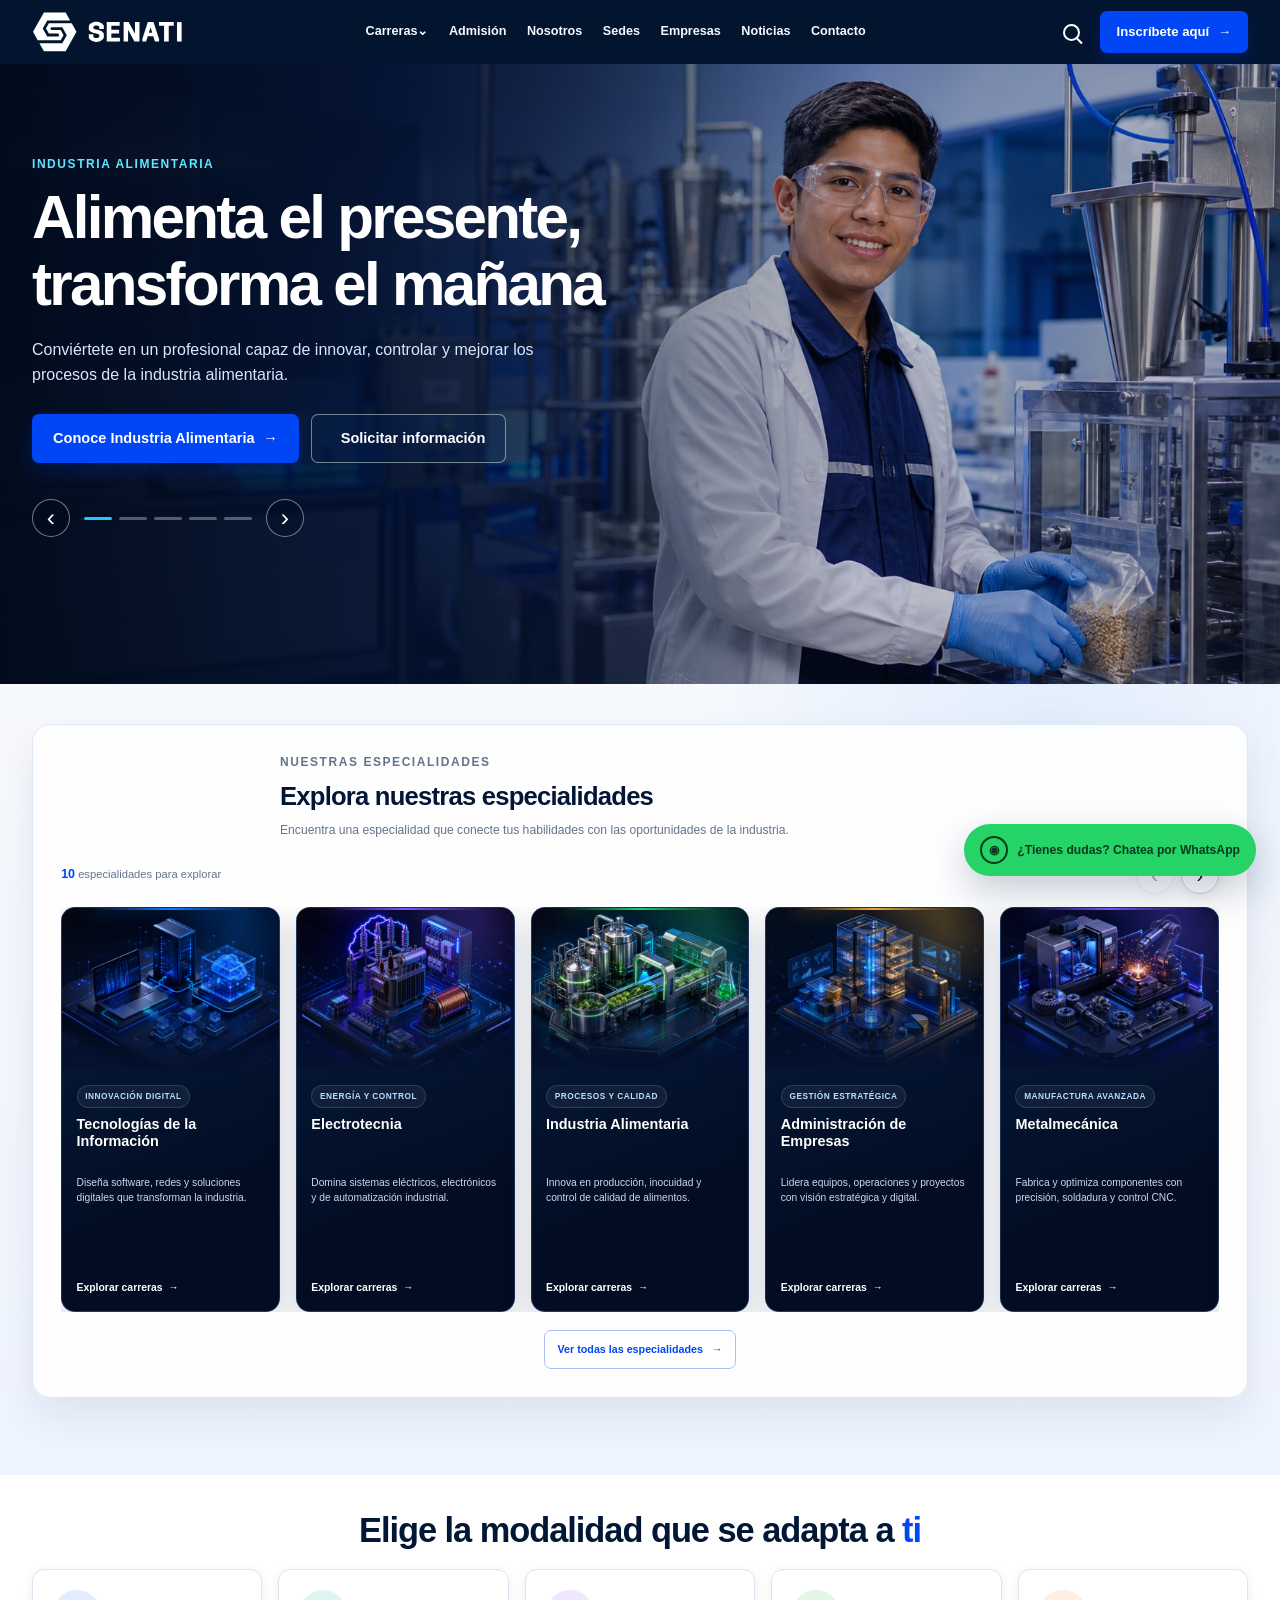
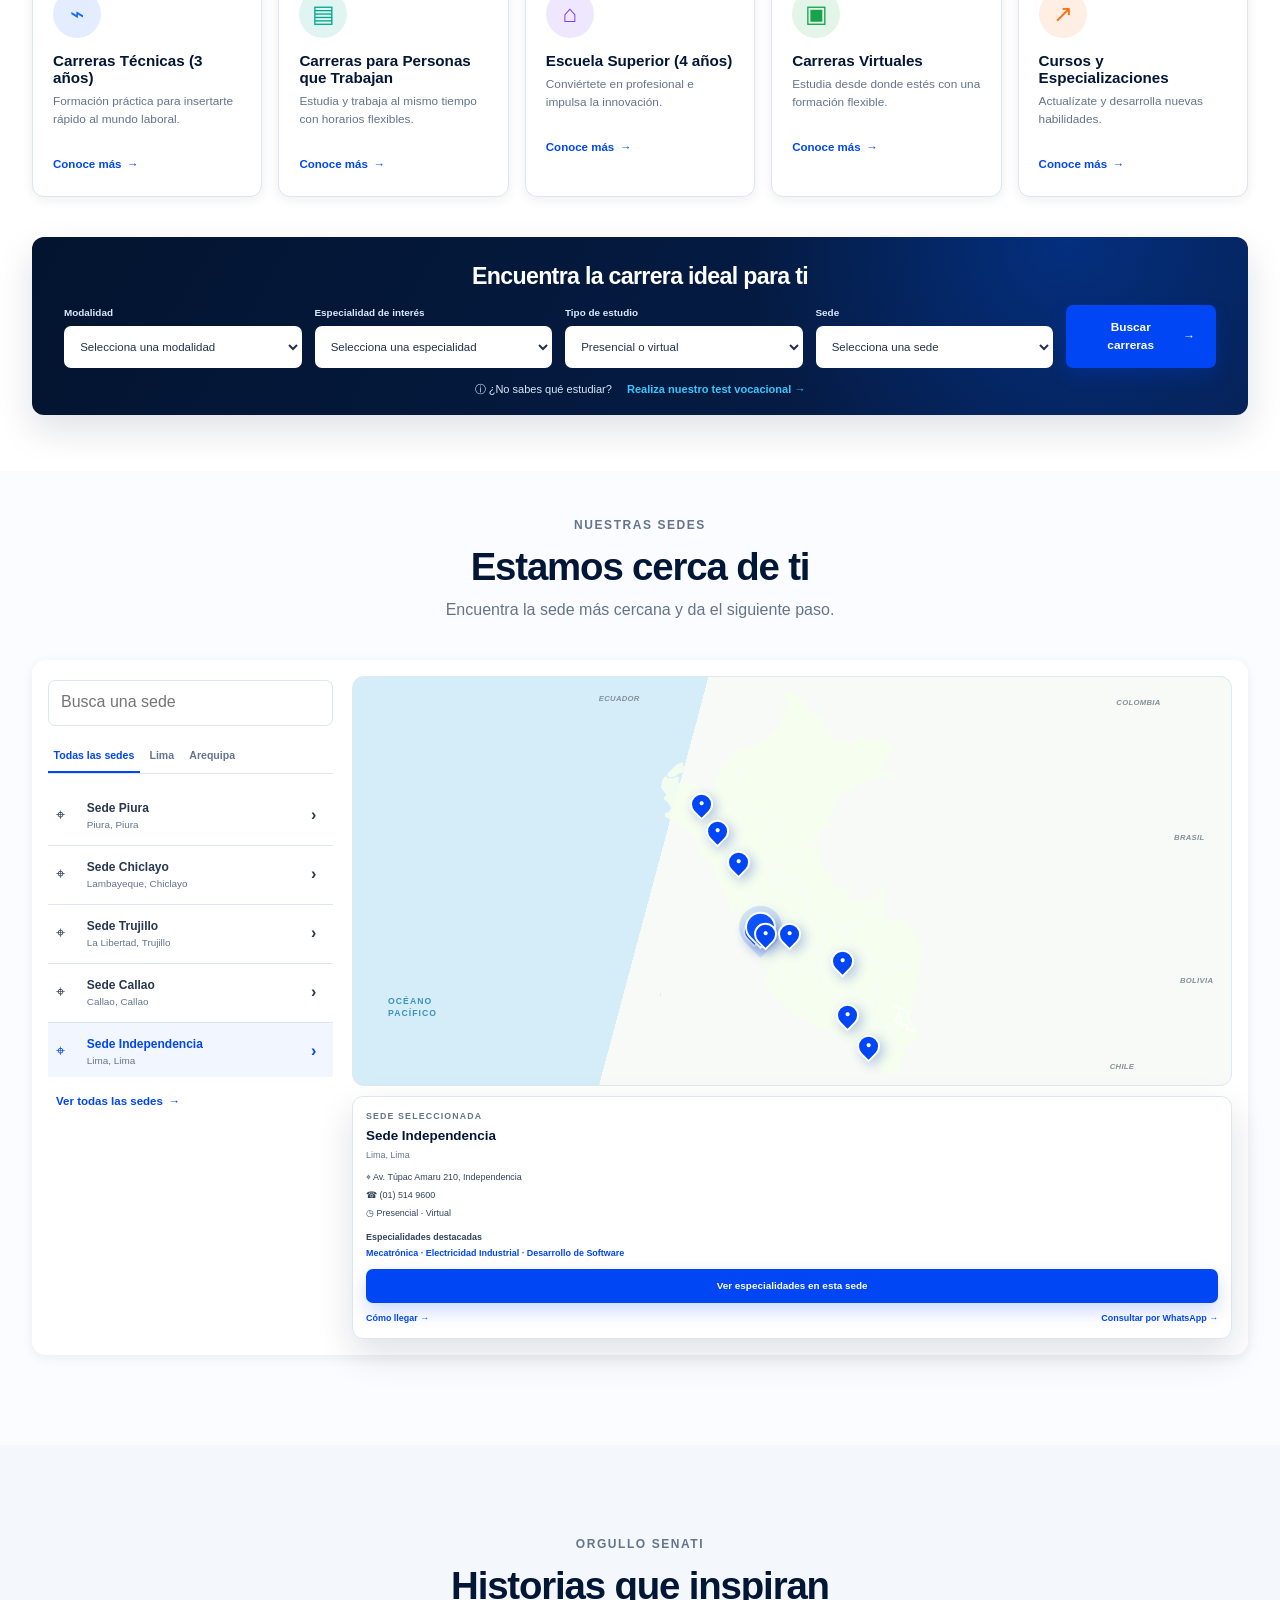
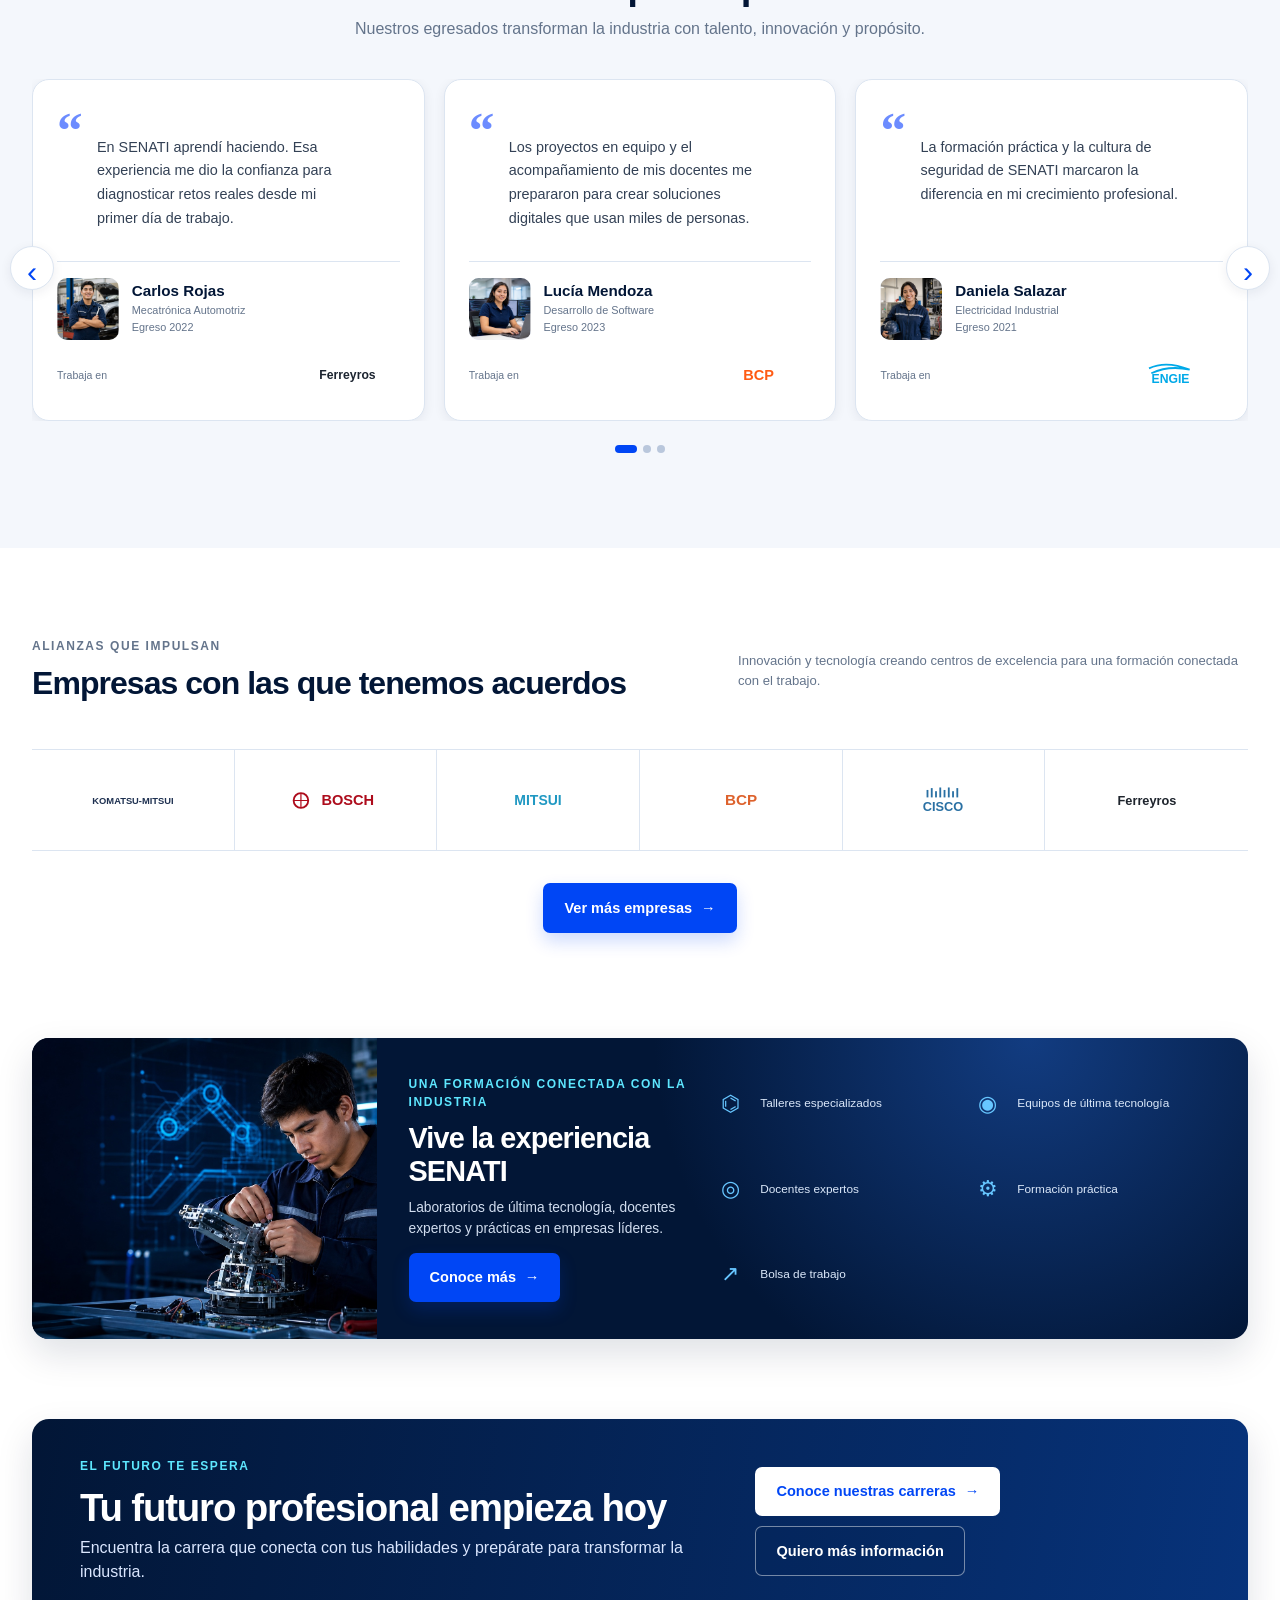
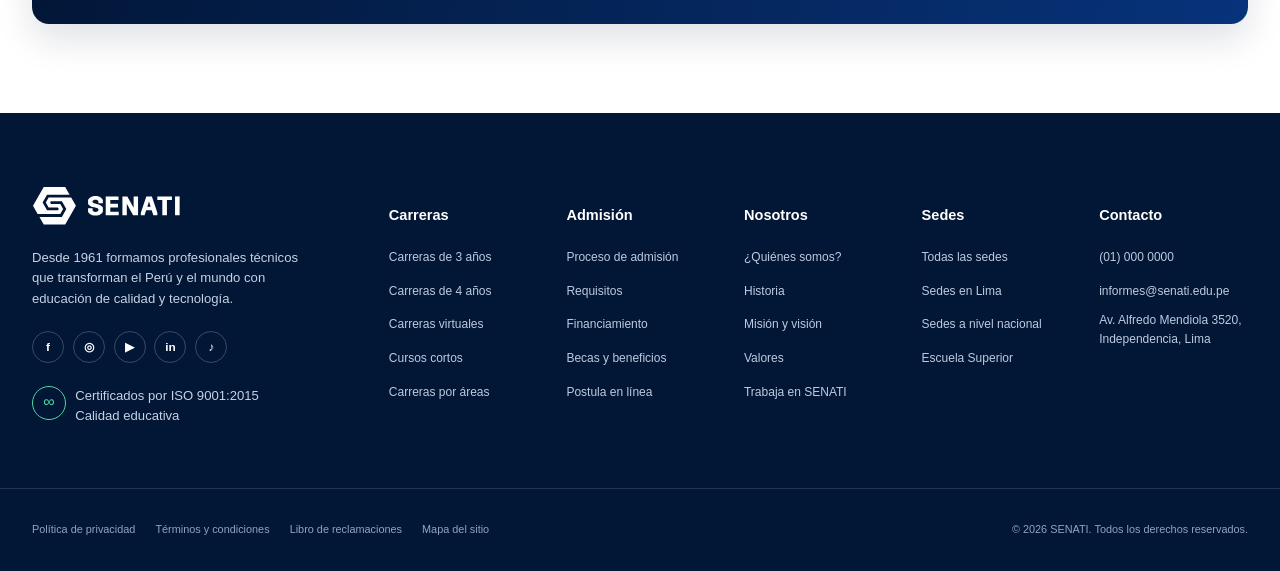
==== commit 508a164f: "cambios" ====
--- a/index.html
+++ b/index.html
@@ -53,7 +53,7 @@
         <button class="icon-button search-toggle" type="button" aria-expanded="false" aria-controls="site-search" aria-label="Abrir buscador" data-search-toggle>
           <span class="icon icon--search" aria-hidden="true"></span>
         </button>
-        <a class="button button--primary button--compact header-enroll" href="#formulario-informacion">Inscríbete aquí <span aria-hidden="true">→</span></a>
+        <a class="button button--primary button--compact header-enroll" href="#formulario-informacion" aria-haspopup="dialog" aria-controls="lead-drawer" data-lead-drawer-open>Inscríbete aquí <span aria-hidden="true">→</span></a>
         <button class="icon-button menu-toggle" type="button" aria-expanded="false" aria-controls="mobile-drawer" aria-label="Abrir menú" data-menu-toggle>
           <span class="menu-toggle__lines" aria-hidden="true"></span>
         </button>
@@ -133,7 +133,7 @@
       </div>
     </section>
 
-    <aside class="mobile-drawer" id="mobile-drawer" aria-label="Menú móvil" aria-hidden="true" data-mobile-drawer>
+    <aside class="mobile-drawer" id="mobile-drawer" aria-label="Menú móvil" aria-hidden="true" hidden data-mobile-drawer>
       <div class="mobile-drawer__head">
         <a class="brand" href="index.html" aria-label="SENATI, ir al inicio">
           <img src="assets/logo/senati-logo-white.svg" alt="SENATI" width="128" height="34">
@@ -159,7 +159,7 @@
         <a href="#noticias">Noticias</a>
         <a href="#contacto">Contacto</a>
       </nav>
-      <a class="button button--primary button--full" href="#formulario-informacion">Inscríbete aquí</a>
+      <a class="button button--primary button--full" href="#formulario-informacion" aria-haspopup="dialog" aria-controls="lead-drawer" data-lead-drawer-open>Inscríbete aquí</a>
     </aside>
     <button class="drawer-backdrop" type="button" aria-label="Cerrar menú" hidden data-drawer-backdrop></button>
   </header>
@@ -177,7 +177,7 @@
           <p class="hero__lead" data-hero-description>Conviértete en un profesional capaz de innovar, controlar y mejorar los procesos de la industria alimentaria.</p>
           <div class="hero__actions">
             <a class="button button--primary" href="detalle-carrera.html?id=industria-alimentaria" data-hero-cta>Conoce Industria Alimentaria <span aria-hidden="true">→</span></a>
-            <a class="button button--ghost" href="#agenda-visita"><span class="icon icon--calendar" aria-hidden="true"></span>Agenda una visita</a>
+            <button class="button button--ghost" type="button" aria-haspopup="dialog" aria-controls="lead-drawer" data-lead-drawer-open><span class="icon icon--info" aria-hidden="true"></span>Solicitar información</button>
           </div>
           <div class="hero-carousel__navigation" aria-label="Controles del carrusel principal">
             <button class="hero-carousel__arrow" type="button" aria-label="Slide anterior" data-hero-previous>‹</button>
@@ -186,7 +186,15 @@
           </div>
         </div>
 
-        <aside class="lead-card" id="formulario-informacion" aria-labelledby="lead-form-title">
+      </div>
+    </section>
+
+    <div class="lead-drawer" id="lead-drawer" role="dialog" aria-modal="true" aria-labelledby="lead-form-title" aria-hidden="true" hidden data-lead-drawer>
+      <div class="lead-drawer__toolbar">
+        <p>Información y admisión</p>
+        <button class="icon-button" type="button" aria-label="Cerrar formulario" data-lead-drawer-close>×</button>
+      </div>
+      <aside class="lead-card" id="formulario-informacion" aria-labelledby="lead-form-title">
           <div class="lead-card__header">
             <p class="eyebrow">Da el siguiente paso</p>
             <h2 id="lead-form-title">Empieza tu futuro hoy</h2>
@@ -244,9 +252,9 @@
             <button class="button button--primary button--full" type="submit">Quiero más información <span aria-hidden="true">→</span></button>
             <p class="form-status" role="status" aria-live="polite" tabindex="-1"></p>
           </form>
-        </aside>
-      </div>
-    </section>
+      </aside>
+    </div>
+    <button class="lead-drawer__backdrop" type="button" aria-label="Cerrar formulario" hidden data-lead-drawer-backdrop></button>
 
     <div class="specialties-block">
       <div class="container">
@@ -257,7 +265,15 @@
               <h2 id="areas-title">Explora nuestras especialidades</h2>
               <p>Encuentra una especialidad que conecte tus habilidades con las oportunidades de la industria.</p>
             </div>
-            <div class="horizontal-carousel" data-horizontal-carousel aria-label="Especialidades de estudio">
+            <div class="specialties-carousel__toolbar">
+              <p><strong data-specialties-count>10</strong> especialidades para explorar</p>
+              <div class="specialties-carousel__controls" aria-label="Controles de especialidades">
+                <button type="button" aria-label="Ver especialidades anteriores" aria-controls="areas-grid" data-specialties-previous>‹</button>
+                <span class="sr-only" aria-live="polite" data-specialties-status></span>
+                <button type="button" aria-label="Ver más especialidades" aria-controls="areas-grid" data-specialties-next>›</button>
+              </div>
+            </div>
+            <div class="horizontal-carousel" data-horizontal-carousel data-specialties-carousel tabindex="0" aria-label="Carrusel de especialidades de estudio">
               <div class="horizontal-carousel__track areas-grid" id="areas-grid" data-areas-container aria-live="polite"></div>
             </div>
             <div class="section-actions"><a class="button button--secondary" href="carreras.html">Ver todas las especialidades <span aria-hidden="true">→</span></a></div>
@@ -371,7 +387,7 @@
     <section class="section visit-cta" id="agenda-visita" aria-labelledby="visit-title">
       <div class="container visit-cta__card">
         <div><p class="eyebrow eyebrow--light">El futuro te espera</p><h2 id="visit-title">Tu futuro profesional empieza hoy</h2><p>Encuentra la carrera que conecta con tus habilidades y prepárate para transformar la industria.</p></div>
-        <div class="visit-cta__actions"><a class="button button--light" href="carreras.html">Conoce nuestras carreras <span aria-hidden="true">→</span></a><a class="button button--ghost" href="#formulario-informacion">Quiero más información</a></div>
+        <div class="visit-cta__actions"><a class="button button--light" href="carreras.html">Conoce nuestras carreras <span aria-hidden="true">→</span></a><a class="button button--ghost" href="#formulario-informacion" aria-haspopup="dialog" aria-controls="lead-drawer" data-lead-drawer-open>Quiero más información</a></div>
       </div>
     </section>
   </main>
@@ -435,7 +451,7 @@
   <button class="back-to-top" type="button" aria-label="Volver arriba" hidden data-back-to-top>↑</button>
 
   <template id="area-card-template">
-    <article class="area-card"><div class="area-card__art"><img alt="" width="420" height="300" loading="lazy"></div><div class="area-card__content"><p class="area-card__count"></p><h3></h3><p></p><a class="text-link" href="carreras.html">Ver carreras <span aria-hidden="true">→</span></a></div></article>
+    <article class="area-card"><div class="area-card__art"><img alt="" width="1200" height="900" loading="lazy" decoding="async"></div><div class="area-card__content"><p class="area-card__count"></p><h3></h3><p></p><a class="text-link" href="carreras.html">Explorar carreras <span aria-hidden="true">→</span></a></div></article>
   </template>
   <template id="testimonial-card-template">
     <article class="testimonial-card"><span class="testimonial-card__quote" aria-hidden="true">“</span><blockquote></blockquote><div class="testimonial-card__person"><img alt="" width="96" height="96" loading="lazy"><div><h3></h3><p class="testimonial-card__career"></p><p class="testimonial-card__year"></p></div></div><div class="testimonial-card__company"><span>Trabaja en</span><img alt="" width="120" height="40" loading="lazy"></div></article>
--- a/css/styles.css
+++ b/css/styles.css
@@ -34,6 +34,7 @@
 }
 
 *, *::before, *::after { box-sizing: border-box; }
+[hidden] { display: none !important; }
 html { scroll-behavior: smooth; }
 html, body { max-width: 100%; overflow-x: clip; }
 body {
@@ -43,7 +44,8 @@
   font: 400 16px/1.55 Inter, Arial, Helvetica, sans-serif;
   -webkit-font-smoothing: antialiased;
 }
-body.drawer-open { overflow: hidden; }
+body.drawer-open, body.lead-drawer-open { overflow: hidden; }
+body.drawer-open .whatsapp-float, body.lead-drawer-open .whatsapp-float { opacity: 0; pointer-events: none; }
 img, svg { display: block; max-width: 100%; }
 button, input, select, textarea { color: inherit; font: inherit; }
 button, a { -webkit-tap-highlight-color: transparent; }
@@ -183,24 +185,20 @@
 .stat__label { margin: 0; color: var(--senati-muted); font-size: .62rem; line-height: 1.25; }
 .areas-section { padding-top: 5.5rem; background: #fff; }
 .areas-grid { display: grid; grid-template-columns: repeat(6, minmax(0, 1fr)); gap: .9rem; }
-.area-card { min-width: 0; position: relative; min-height: 328px; display: flex; flex-direction: column; border: 1px solid rgb(255 255 255 / .16); border-radius: var(--radius-md); color: #fff; background: var(--senati-dark); box-shadow: var(--shadow-sm); overflow: hidden; transition: transform .2s ease, box-shadow .2s ease; }
-.area-card:hover { transform: translateY(-4px); box-shadow: var(--shadow-md); }
-.area-card__art { height: 185px; position: relative; overflow: hidden; }
-.area-card__art::before { content: ""; position: absolute; inset: 0; background: url("../assets/images/areas-strip.jpg") var(--area-position, 0%) center / 600% auto no-repeat; transition: background-size .35s ease; }
-.area-card__art::after { content: ""; position: absolute; inset: 42% 0 0; background: linear-gradient(transparent, var(--senati-dark)); }
-.area-card__art img { width: 100%; height: 100%; object-fit: cover; opacity: 0; }
-.area-card:hover .area-card__art::before { background-size: 620% auto; }
-.area-card--tecnologia { --area-position: 0%; }
-.area-card--industria { --area-position: 20%; }
-.area-card--energia { --area-position: 40%; }
-.area-card--construccion { --area-position: 60%; }
-.area-card--diseno-comunicacion { --area-position: 80%; }
-.area-card--gestion-negocios { --area-position: 100%; }
-.area-card__content { flex: 1; position: relative; padding: 1rem; }
-.area-card__count { margin-bottom: .35rem; color: #9dc7ff; font-size: .67rem; font-weight: 700; text-transform: uppercase; }
-.area-card h3 { margin-bottom: .45rem; color: #fff; font-size: .98rem; }
-.area-card__content > p:not(.area-card__count) { color: #cdd9e9; font-size: .69rem; line-height: 1.45; }
-.area-card .text-link { color: #fff; font-size: .73rem; }
+.area-card { min-width: 0; min-height: 410px; position: relative; isolation: isolate; display: flex; flex-direction: column; border: 1px solid rgb(122 173 255 / .22); border-radius: 14px; color: #fff; background: linear-gradient(160deg, #071c40 0%, #020d23 72%); box-shadow: 0 12px 30px rgb(2 22 54 / .16); overflow: hidden; transition: transform .28s ease, border-color .28s ease, box-shadow .28s ease; }
+.area-card::before { content: ""; height: 2px; position: absolute; z-index: 4; top: 0; right: 12%; left: 12%; background: linear-gradient(90deg, transparent, var(--area-color), transparent); box-shadow: 0 0 18px var(--area-color); }
+.area-card::after { content: ""; position: absolute; z-index: -1; inset: 0; background: radial-gradient(circle at 50% 4%, var(--area-color), transparent 38%); opacity: .16; pointer-events: none; }
+.area-card:hover { border-color: var(--area-color); transform: translateY(-7px); box-shadow: 0 22px 44px rgb(2 22 54 / .25), 0 0 28px rgb(0 70 245 / .11); }
+.area-card__art { aspect-ratio: 4 / 3; position: relative; background: #020b1d; overflow: hidden; }
+.area-card__art::before { content: ""; position: absolute; z-index: 2; inset: 0; background: linear-gradient(120deg, rgb(255 255 255 / .08), transparent 34%), radial-gradient(circle at 82% 12%, var(--area-color), transparent 34%); opacity: .28; pointer-events: none; }
+.area-card__art::after { content: ""; position: absolute; z-index: 2; inset: 48% 0 0; background: linear-gradient(transparent, #04122f); pointer-events: none; }
+.area-card__art img { width: 100%; height: 100%; position: relative; z-index: 1; object-fit: cover; opacity: 1; transform: scale(1.015); transition: transform .55s ease, filter .35s ease; }
+.area-card:hover .area-card__art img { filter: saturate(1.12) contrast(1.04); transform: scale(1.07); }
+.area-card__content { flex: 1; position: relative; z-index: 2; display: flex; flex-direction: column; padding: 1rem; }
+.area-card__count { width: fit-content; margin-bottom: .55rem; padding: .25rem .48rem; border: 1px solid rgb(255 255 255 / .12); border-radius: 999px; color: #b9ddff; background: rgb(255 255 255 / .055); font-size: .62rem; font-weight: 800; letter-spacing: .06em; text-transform: uppercase; }
+.area-card h3 { min-height: 3.5em; margin-bottom: .5rem; color: #fff; font-size: 1rem; line-height: 1.17; }
+.area-card__content > p:not(.area-card__count) { flex: 1; color: #cdd9e9; font-size: .69rem; line-height: 1.5; }
+.area-card .text-link { margin-top: .9rem; color: #fff; font-size: .73rem; }
 .section-actions { margin-top: 2rem; text-align: center; }
 .experience { padding-block: 1rem 5rem; }
 .experience__card { min-height: 255px; display: grid; grid-template-columns: .85fr .85fr 1.3fr; align-items: center; border-radius: var(--radius-lg); color: #fff; background: radial-gradient(circle at 82% 0, #123c81, transparent 36%), var(--senati-dark); box-shadow: var(--shadow-md); overflow: hidden; }
@@ -384,7 +382,7 @@
 .hero__slide.is-active { opacity: 1; }
 .hero__slide::after { content: ""; position: absolute; inset: 0; background: linear-gradient(90deg, rgb(2 11 29 / .97) 0%, rgb(2 16 43 / .84) 33%, rgb(2 14 35 / .33) 59%, rgb(2 11 29 / .5) 100%); }
 .hero__slide img { width: 100%; height: 100%; object-fit: cover; object-position: center; }
-.page--home .hero__layout { min-height: 556px; grid-template-columns: minmax(0, 1fr) 354px; align-items: center; gap: 3.2rem; padding-block: 2rem 2.3rem; }
+.page--home .hero__layout { min-height: 556px; grid-template-columns: minmax(0, 1fr); align-items: center; padding-block: 2rem 2.3rem; }
 .page--home .hero__content { max-width: 650px; padding: 2rem 0 1.2rem; }
 .page--home .hero__content h1 { max-width: 620px; font-size: clamp(2.8rem, 4.7vw, 4.7rem); }
 .page--home .hero__lead { max-width: 570px; font-size: 1rem; }
@@ -517,8 +515,34 @@
 /* Home refinement: short lead form, specialties + interactive Peru map */
 .page--home .hero__stage { right: 0; }
 .page--home .hero__slide::after { background: linear-gradient(90deg, rgb(2 11 29 / .98) 0%, rgb(2 16 43 / .82) 31%, rgb(2 14 35 / .22) 68%, rgb(2 11 29 / .3) 100%); }
-.page--home .hero__layout { grid-template-columns: minmax(0, 1fr) min(360px, 28vw); }
-.page--home .lead-card { z-index: 5; align-self: center; box-shadow: 0 24px 58px rgb(0 8 26 / .38); }
+.page--home .hero__layout { grid-template-columns: minmax(0, 1fr); }
+
+/* Home lead form: off-canvas panel keeps the photography and subject unobstructed. */
+.lead-drawer {
+  width: min(450px, 100%);
+  height: 100dvh;
+  position: fixed;
+  z-index: 231;
+  top: 0;
+  right: 0;
+  padding: 1rem;
+  color: var(--senati-text);
+  background: #f5f8fd;
+  box-shadow: -22px 0 55px rgb(0 10 29 / .28);
+  overflow-y: auto;
+  overscroll-behavior: contain;
+  visibility: hidden;
+  transform: translateX(104%);
+  transition: transform .26s ease, visibility .26s ease;
+}
+.lead-drawer.is-open { visibility: visible; transform: translateX(0); }
+.lead-drawer__toolbar { min-height: 48px; position: sticky; z-index: 2; top: -1rem; display: flex; align-items: center; justify-content: space-between; margin: -1rem -1rem .75rem; padding: .75rem 1rem; border-bottom: 1px solid var(--border); background: rgb(245 248 253 / .96); backdrop-filter: blur(12px); }
+.lead-drawer__toolbar p { margin: 0; color: #40516c; font-size: .72rem; font-weight: 800; letter-spacing: .08em; text-transform: uppercase; }
+.lead-drawer__toolbar .icon-button { flex: 0 0 auto; color: var(--senati-dark); font-size: 1.5rem; }
+.lead-drawer__backdrop { position: fixed; z-index: 230; inset: 0; background: rgb(0 10 29 / .62); cursor: pointer; backdrop-filter: blur(2px); }
+.page--home .lead-drawer .lead-card { max-width: none; display: block; margin: 0; padding: 1.25rem; border-radius: 14px; box-shadow: var(--shadow-md); }
+.page--home .lead-drawer .form--lead { display: grid; grid-template-columns: 1fr; }
+.page--home .lead-drawer .lead-card__header { text-align: left; }
 .lead-paths { min-width: 0; display: grid; grid-template-columns: repeat(3, minmax(0, 1fr)); gap: .38rem; margin: 0; padding: 0; border: 0; }
 .lead-paths legend { grid-column: 1 / -1; margin-bottom: .1rem; color: var(--senati-dark); font-size: .62rem; font-weight: 800; }
 .lead-path { min-width: 0; min-height: 78px; position: relative; display: flex; align-items: flex-start; gap: .3rem; padding: .55rem .4rem; border: 1px solid var(--border); border-radius: 8px; color: #263753; background: #fff; cursor: pointer; transition: border-color .18s ease, background-color .18s ease, box-shadow .18s ease; }
@@ -535,20 +559,29 @@
 .study-modes__grid { grid-template-columns: repeat(5, minmax(0, 1fr)); }
 .study-mode--teal { --mode: #00a88f; }
 
-.specialties-block { padding: 2.2rem 0 4.5rem; background: #f7f9fd; }
-.specialties-block__panel { min-width: 0; padding: 1.2rem; border: 1px solid #e6ebf4; border-radius: 14px; background: #fff; box-shadow: var(--shadow-sm); }
+.specialties-block { padding: 2.5rem 0 4.8rem; background: radial-gradient(circle at 82% 8%, rgb(0 117 255 / .09), transparent 28%), linear-gradient(180deg, #f7f9fd, #eef4ff); }
+.specialties-block__panel { min-width: 0; padding: clamp(1.1rem, 2.2vw, 1.8rem); border: 1px solid #dce7f6; border-radius: 18px; background: rgb(255 255 255 / .92); box-shadow: 0 18px 42px rgb(2 22 54 / .08); }
 .specialties-block__panel > .container { width: 100%; max-width: none; padding: 0; }
 .specialties-block .section-heading { min-height: 86px; align-items: start; margin-bottom: 1rem; text-align: left; }
 .specialties-block .section-heading h2 { font-size: clamp(1.4rem, 2vw, 1.8rem); }
 .specialties-block .section-heading > p:last-child { max-width: 650px; font-size: .76rem; }
-.specialties-block .areas-grid { grid-template-columns: repeat(6, minmax(0, 1fr)); gap: .55rem; }
-.specialties-block .area-card { min-height: 290px; border-radius: 10px; }
-.specialties-block .area-card__art { height: 145px; }
-.specialties-block .area-card__content { padding: .72rem; }
-.specialties-block .area-card h3 { font-size: .77rem; }
-.specialties-block .area-card__count { font-size: .55rem; }
-.specialties-block .area-card__content > p:not(.area-card__count) { font-size: .59rem; }
-.specialties-block .area-card .text-link { font-size: .6rem; }
+.specialties-carousel__toolbar { display: flex; align-items: center; justify-content: space-between; gap: 1rem; margin-bottom: .8rem; }
+.specialties-carousel__toolbar > p { margin: 0; color: var(--senati-muted); font-size: .7rem; }
+.specialties-carousel__toolbar strong { color: var(--senati-blue); font-size: .78rem; }
+.specialties-carousel__controls { display: flex; align-items: center; gap: .45rem; }
+.specialties-carousel__controls button { width: 38px; height: 38px; display: grid; place-items: center; padding: 0; border: 1px solid var(--border-strong); border-radius: 50%; color: var(--senati-dark); background: #fff; box-shadow: var(--shadow-sm); font-size: 1.25rem; line-height: 1; cursor: pointer; transition: border-color .18s ease, color .18s ease, transform .18s ease; }
+.specialties-carousel__controls button:hover:not(:disabled) { color: var(--senati-blue); border-color: var(--senati-blue); transform: translateY(-1px); }
+.specialties-carousel__controls button:disabled { opacity: .38; cursor: not-allowed; }
+.specialties-block .horizontal-carousel { width: 100%; overflow-x: auto; overscroll-behavior-inline: contain; scroll-padding-inline: 2px; scroll-snap-type: x mandatory; scrollbar-width: none; }
+.specialties-block .horizontal-carousel::-webkit-scrollbar { display: none; }
+.specialties-block .areas-grid { width: 100%; display: grid; grid-template-columns: none; grid-template-rows: 1fr; grid-auto-flow: column; grid-auto-columns: calc((100% - 4rem) / 5); gap: 1rem; }
+.specialties-block .area-card { min-height: 405px; }
+.specialties-block .area-card { scroll-snap-align: start; scroll-snap-stop: normal; }
+.specialties-block .area-card__content { padding: .9rem; }
+.specialties-block .area-card h3 { font-size: .9rem; }
+.specialties-block .area-card__count { font-size: .52rem; }
+.specialties-block .area-card__content > p:not(.area-card__count) { font-size: .64rem; }
+.specialties-block .area-card .text-link { font-size: .65rem; }
 .specialties-block .section-actions { margin-top: 1.15rem; }
 .specialties-block .section-actions .button { min-height: 39px; padding: .55rem .8rem; font-size: .67rem; }
 .campuses__map { container-type: size; background: linear-gradient(105deg, #d5edf8 0 36%, #f7faf6 36% 100%); }
--- a/css/responsive.css
+++ b/css/responsive.css
@@ -265,9 +265,9 @@
 @media (max-width: 1023px) {
   .page--home .hero__stage { right: 0; }
   .specialties-block__panel { padding: 1.1rem; }
-  .specialties-block .areas-grid { grid-template-columns: repeat(3, minmax(0, 1fr)); }
-  .specialties-block .area-card { min-height: 310px; }
-  .specialties-block .area-card__art { height: 175px; }
+  .specialties-block .areas-grid { grid-template-columns: none; grid-auto-columns: calc((100% - 1rem) / 2); gap: 1rem; }
+  .specialties-block .area-card { min-height: 420px; }
+  .specialties-block .area-card__art { height: 220px; aspect-ratio: auto; }
   .specialties-block .area-card h3 { font-size: .9rem; }
 }
 
@@ -281,10 +281,16 @@
   .study-mode:last-child { grid-column: 1 / -1; min-height: 170px; }
   .specialties-block { padding: 1.3rem 0 3rem; }
   .specialties-block .section-heading { min-height: 0; }
-  .specialties-block .areas-grid { display: flex; grid-template-columns: none; gap: .8rem; }
+  .specialties-block .areas-grid { display: grid; grid-template-columns: none; grid-auto-columns: min(82vw, 310px); gap: .8rem; padding-right: .2rem; }
   .specialties-block .horizontal-carousel { width: 100%; }
-  .specialties-block .area-card { min-width: min(78vw, 275px); min-height: 330px; }
-  .specialties-block .area-card__art { height: 185px; }
+  .specialties-block .area-card { min-width: 0; min-height: 410px; }
+  .specialties-block .area-card__art { height: 195px; aspect-ratio: auto; }
+  .specialties-carousel__toolbar { align-items: center; }
+  .specialties-carousel__toolbar > p { max-width: 150px; line-height: 1.35; }
+  .specialties-carousel__controls button { width: 36px; height: 36px; }
+  .lead-drawer { width: 100%; padding: .75rem; }
+  .lead-drawer__toolbar { top: -.75rem; margin: -.75rem -.75rem .65rem; padding: .65rem .75rem; }
+  .page--home .lead-drawer .lead-card { padding: 1rem; }
   .campuses__ocean { left: 5%; bottom: 18%; }
 }
 
@@ -301,7 +307,7 @@
 
 /* Updated Home responsive layout */
 @media (min-width: 1024px) and (max-width: 1279px) {
-  .page--home .hero__layout { grid-template-columns: minmax(0, 1fr) 330px; gap: 2rem; }
+  .page--home .hero__layout { grid-template-columns: minmax(0, 1fr); }
   .page--home .hero__content h1 { font-size: clamp(2.8rem, 4.5vw, 3.8rem); }
   .study-modes__grid { grid-template-columns: repeat(5, minmax(0, 1fr)); gap: .7rem; }
   .study-mode { padding: 1rem; }.career-finder__form { grid-template-columns: repeat(4, 1fr); }.career-finder__form .button { grid-column: 1 / -1; width: min(230px, 100%); justify-self: center; }
@@ -309,15 +315,15 @@
 
 @media (min-width: 768px) and (max-width: 1023px) {
   .page--home .site-header { background: var(--senati-header); }.page--home .site-header .brand img { content: none; width: 142px; }
-  .page--home .hero__layout { display: grid; grid-template-columns: 1fr 1fr; gap: 1.25rem; padding-block: 3rem 2rem; }
-  .page--home .hero__content { grid-column: 1 / -1; min-height: 330px; padding: 2.5rem 0; }.page--home .lead-card { grid-column: 1 / -1; }
+  .page--home .hero__layout { display: grid; grid-template-columns: 1fr; padding-block: 3rem 2rem; }
+  .page--home .hero__content { grid-column: auto; min-height: 430px; padding: 2.5rem 0; }
   .study-modes__grid { grid-template-columns: repeat(2, 1fr); }.career-finder__form { grid-template-columns: 1fr 1fr; }.career-finder__form .button { grid-column: 1 / -1; width: 100%; }
   .campuses__layout { grid-template-columns: 1fr; }.campuses__panel { display: grid; grid-template-columns: 1fr auto; gap: .6rem 1rem; }.campuses__tabs { margin: 0; align-items: center; }.campuses__list, .campuses__all { grid-column: 1 / -1; }.campuses__list { grid-template-columns: repeat(2, 1fr); max-height: 180px; }
 }
 
 @media (max-width: 767px) {
   .page--home .site-header { position: relative; background: var(--senati-header); }.page--home .site-header .brand img { content: none; width: 126px; height: auto; }
-  .hero--carousel { min-height: 0; }.page--home .hero__layout { min-height: 0; display: flex; flex-direction: column; align-items: stretch; gap: 0; padding: 0 0 1rem; }.page--home .hero__content { min-height: 420px; width: 100%; padding: 3.1rem 0 1.2rem; }.page--home .hero__content h1 { max-width: 330px; font-size: clamp(2rem, 10vw, 2.8rem); }.page--home .hero__lead { max-width: 310px; font-size: .85rem; }.hero__slide::after { background: linear-gradient(90deg, rgb(2 11 29 / .95) 0%, rgb(2 11 29 / .54) 64%, rgb(2 11 29 / .45) 100%), linear-gradient(0deg, rgb(2 11 29 / .6), transparent 55%); }.hero__slide img { object-position: 64% center; }.page--home .hero__actions { width: min(290px, 100%); display: grid; gap: .6rem; margin-top: 1.1rem; }.hero-carousel__navigation { margin-top: 1.4rem; }.hero-carousel__arrow { width: 34px; height: 34px; }.hero-carousel__dots button { width: 22px; }.page--home .lead-card { margin-top: 0; padding: 1.1rem; }.page--home .lead-card__header { text-align: left; }
+  .hero--carousel { min-height: 0; }.page--home .hero__layout { min-height: 0; display: flex; flex-direction: column; align-items: stretch; gap: 0; padding: 0; }.page--home .hero__content { min-height: 500px; width: 100%; max-width: 260px; padding: 3.1rem 0 1.5rem; }.page--home .hero__content h1 { max-width: 260px; font-size: clamp(1.95rem, 9.4vw, 2.55rem); }.page--home .hero__lead { max-width: 250px; font-size: .82rem; }.hero__slide::after { background: linear-gradient(90deg, rgb(2 11 29 / .98) 0%, rgb(2 11 29 / .76) 55%, rgb(2 11 29 / .22) 100%), linear-gradient(0deg, rgb(2 11 29 / .62), transparent 55%); }.hero__slide img { object-position: 38% center; }.page--home .hero__actions { width: min(255px, 100%); display: grid; gap: .6rem; margin-top: 1.1rem; }.hero-carousel__navigation { margin-top: 1.4rem; }.hero-carousel__arrow { width: 34px; height: 34px; }.hero-carousel__dots button { width: 22px; }
   .study-modes { padding: 2.2rem 0 1.1rem; }.study-modes__grid { grid-template-columns: 1fr 1fr; gap: .7rem; }.study-mode { min-height: 205px; padding: .9rem; }.study-mode__icon { width: 40px; height: 40px; margin-bottom: .65rem; font-size: 1.2rem; }.study-mode h3 { font-size: .78rem; }.study-mode p { min-height: 64px; font-size: .65rem; }.study-mode .text-link { font-size: .63rem; }
   .career-finder { padding: 1rem 0 2.5rem; }.career-finder__card { padding: 1.35rem 1rem 1rem; }.career-finder__heading { display: block; text-align: center; }.career-finder__heading h2 { font-size: 1.25rem; }.career-finder__form { grid-template-columns: 1fr; gap: .65rem; }.career-finder__form .button { width: 100%; }.career-finder__help { line-height: 1.65; }.career-finder__help a { display: block; margin-left: 0; }
   .campuses { padding-top: 2.4rem; }.campuses__layout { display: block; padding: .75rem; }.campuses__panel { margin-bottom: .8rem; }.campuses__list { max-height: 220px; }.campuses__map { min-height: 330px; }.campus-detail { position: relative; right: auto; bottom: auto; width: 100%; margin-top: .75rem; }.campuses__map-wrap { display: flex; flex-direction: column; }.campuses__map { order: 1; }.campus-detail { order: 2; }
